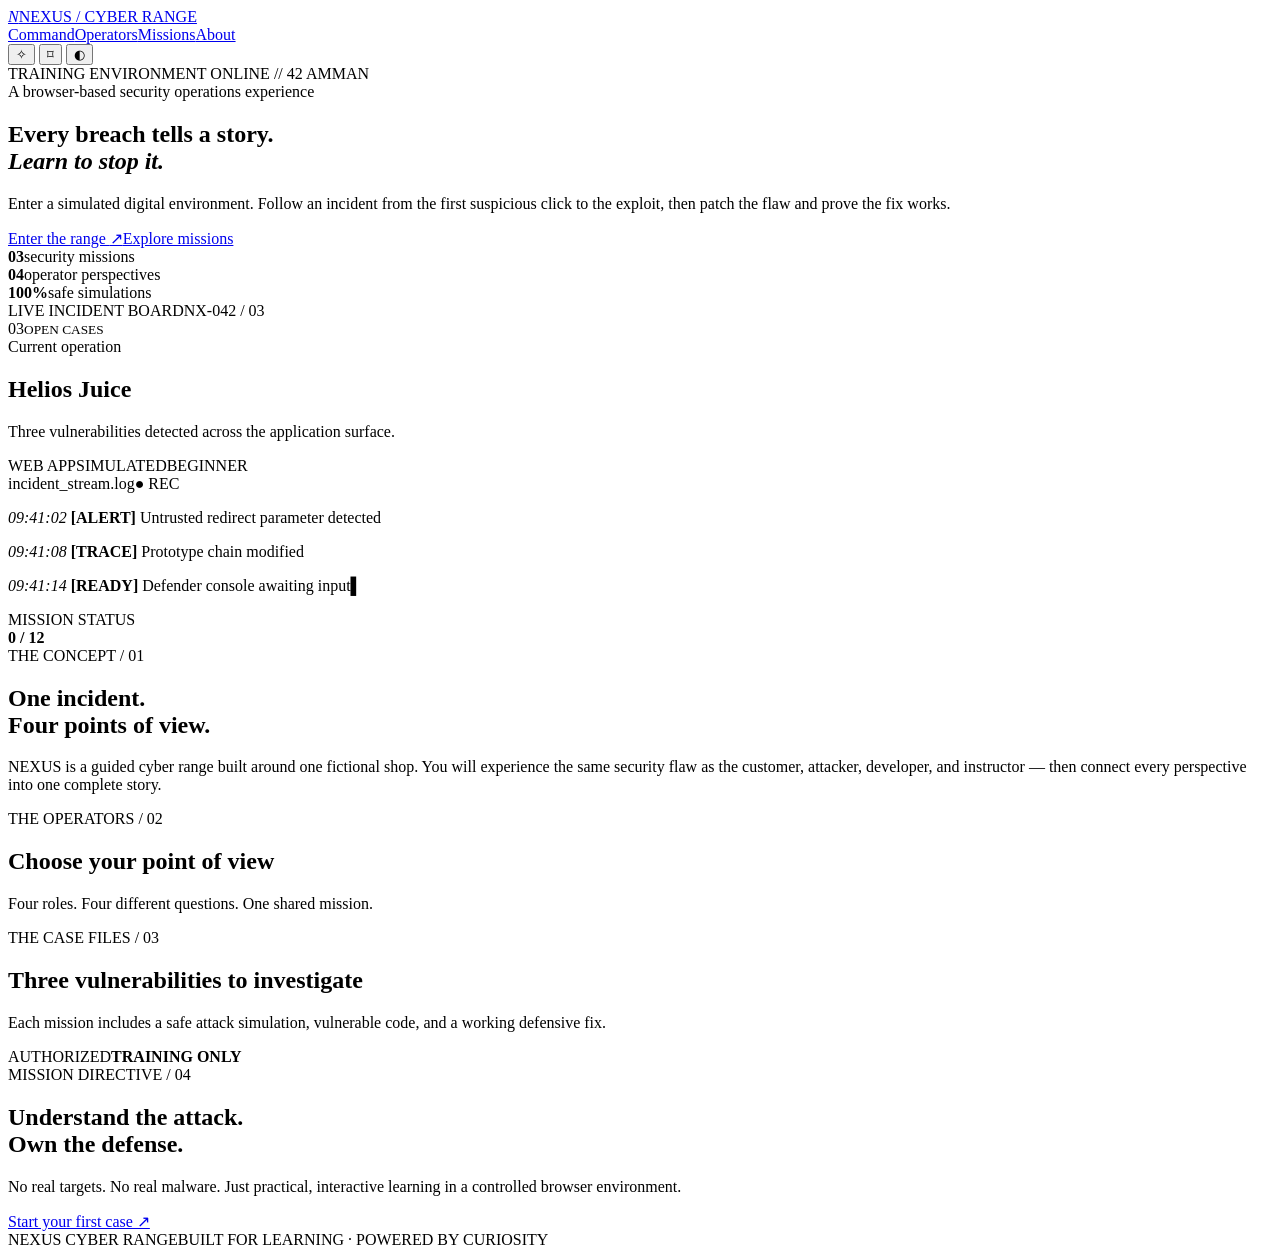
==== index.html @ 47535694 "Add files via upload" ====
<!doctype html>
<html lang="en">
<head>
<meta charset="UTF-8"><meta name="viewport" content="width=device-width, initial-scale=1">
<meta name="theme-color" content="#0a0b12">
<title>NEXUS — Cyber Range</title>
<link rel="preconnect" href="https://fonts.googleapis.com"><link rel="preconnect" href="https://fonts.gstatic.com" crossorigin>
<link href="https://fonts.googleapis.com/css2?family=DM+Mono:wght@400;500&family=Manrope:wght@400;500;600;700;800&display=swap" rel="stylesheet">
<link rel="stylesheet" href="css/styles.css">
</head>
<body>
<header class="hd"><div class="wrap">
 <a class="brand" href="#home" aria-label="Nexus home"><i class="im-logo">N</i><span>NEXUS<span class="brand-sub"> / CYBER RANGE</span></span></a>
 <nav class="nav" aria-label="Main navigation"><a href="#home">Command</a><a href="#characters">Operators</a><a href="#labs">Missions</a><a href="#team">About</a></nav>
 <div class="hud"><span id="lv"></span><div class="xpb"><i id="xpf"></i></div><span id="xpt"></span></div>
 <button class="ib" onclick="showBadges()" title="Achievements" aria-label="Achievements">✧</button>
 <button class="ib" onclick="showCert()" title="Certificate" aria-label="Certificate">⌑</button>
 <button class="ib" data-theme-toggle onclick="theme()" title="Switch theme" aria-label="Switch theme">◐</button>
</div></header>
<main>
<div id="home">
 <section class="hero nexus-hero"><div class="wrap hero-grid">
  <div class="hero-copy"><div class="status-line"><span class="pulse"></span> TRAINING ENVIRONMENT ONLINE <span class="mono">// 42 AMMAN</span></div>
   <span class="eyebrow">A browser-based security operations experience</span>
   <h1>Every breach tells a story.<br><em>Learn to stop it.</em></h1>
   <p class="l">Enter a simulated digital environment. Follow an incident from the first suspicious click to the exploit, then patch the flaw and prove the fix works.</p>
   <div class="cta"><a class="btn" href="#lab1-teacher">Enter the range <span>↗</span></a><a class="btn ghost" href="#labs">Explore missions</a></div>
   <div class="hero-metrics"><div><b>03</b><span>security missions</span></div><div><b>04</b><span>operator perspectives</span></div><div><b>100%</b><span>safe simulations</span></div></div>
  </div>
  <div class="command-card"><div class="cc-top"><span><i class="live-dot"></i> LIVE INCIDENT BOARD</span><span class="mono">NX-042 / 03</span></div>
   <div class="signal-grid"><div class="signal-ring"><div class="ring-inner"><span>03</span><small>OPEN CASES</small></div></div><div class="signal-info"><span class="eyebrow">Current operation</span><h2>Helios Juice</h2><p>Three vulnerabilities detected across the application surface.</p><div class="mini-tags"><span>WEB APP</span><span>SIMULATED</span><span>BEGINNER</span></div></div></div>
   <div class="terminal"><div class="terminal-head"><span>incident_stream.log</span><span>● REC</span></div><p><i>09:41:02</i> <b class="t-red">[ALERT]</b> Untrusted redirect parameter detected</p><p><i>09:41:08</i> <b class="t-violet">[TRACE]</b> Prototype chain modified</p><p><i>09:41:14</i> <b class="t-green">[READY]</b> Defender console awaiting input<span class="cursor">▌</span></p></div>
   <div class="cc-bottom"><span>MISSION STATUS</span><div class="cc-progress"><i></i></div><b>0 / 12</b></div>
  </div>
 </div></section>
 <section class="blk nexus-intro"><div class="wrap intro-grid"><div><span class="eyebrow">THE CONCEPT / 01</span><h2 class="sec">One incident.<br><span class="accent-text">Four points of view.</span></h2></div><p class="lead">NEXUS is a guided cyber range built around one fictional shop. You will experience the same security flaw as the customer, attacker, developer, and instructor — then connect every perspective into one complete story.</p></div></section>
 <section class="blk alt" id="characters"><div class="wrap"><div class="sech"><span class="eyebrow">THE OPERATORS / 02</span><h2 class="sec">Choose your point of view</h2><p class="lead">Four roles. Four different questions. One shared mission.</p></div><div class="chars" id="chars"></div></div></section>
 <section class="blk" id="labs"><div class="wrap"><div class="sech mission-heading"><div><span class="eyebrow">THE CASE FILES / 03</span><h2 class="sec">Three vulnerabilities to investigate</h2><p class="lead">Each mission includes a safe attack simulation, vulnerable code, and a working defensive fix.</p></div><div class="mission-stamp"><span>AUTHORIZED</span><b>TRAINING ONLY</b></div></div><div class="labs" id="labcards"></div></div></section>
 <section class="team nexus-team" id="team"><div class="wrap team-inner"><span class="eyebrow">MISSION DIRECTIVE / 04</span><h2 class="sec">Understand the attack.<br><span class="accent-text">Own the defense.</span></h2><p class="lead">No real targets. No real malware. Just practical, interactive learning in a controlled browser environment.</p><a class="btn" href="#lab1-teacher">Start your first case ↗</a><div class="team-signature"><span>NEXUS CYBER RANGE</span><span>BUILT FOR LEARNING · POWERED BY CURIOSITY</span></div></div></section>
</div>
<div id="lab" class="wrap" hidden></div>
</main>
<div class="toasts" id="toasts" aria-live="polite"></div><div class="bd" id="bd"><div class="modal" id="md"></div></div>
<script src="js/app.js" defer></script>
</body></html>
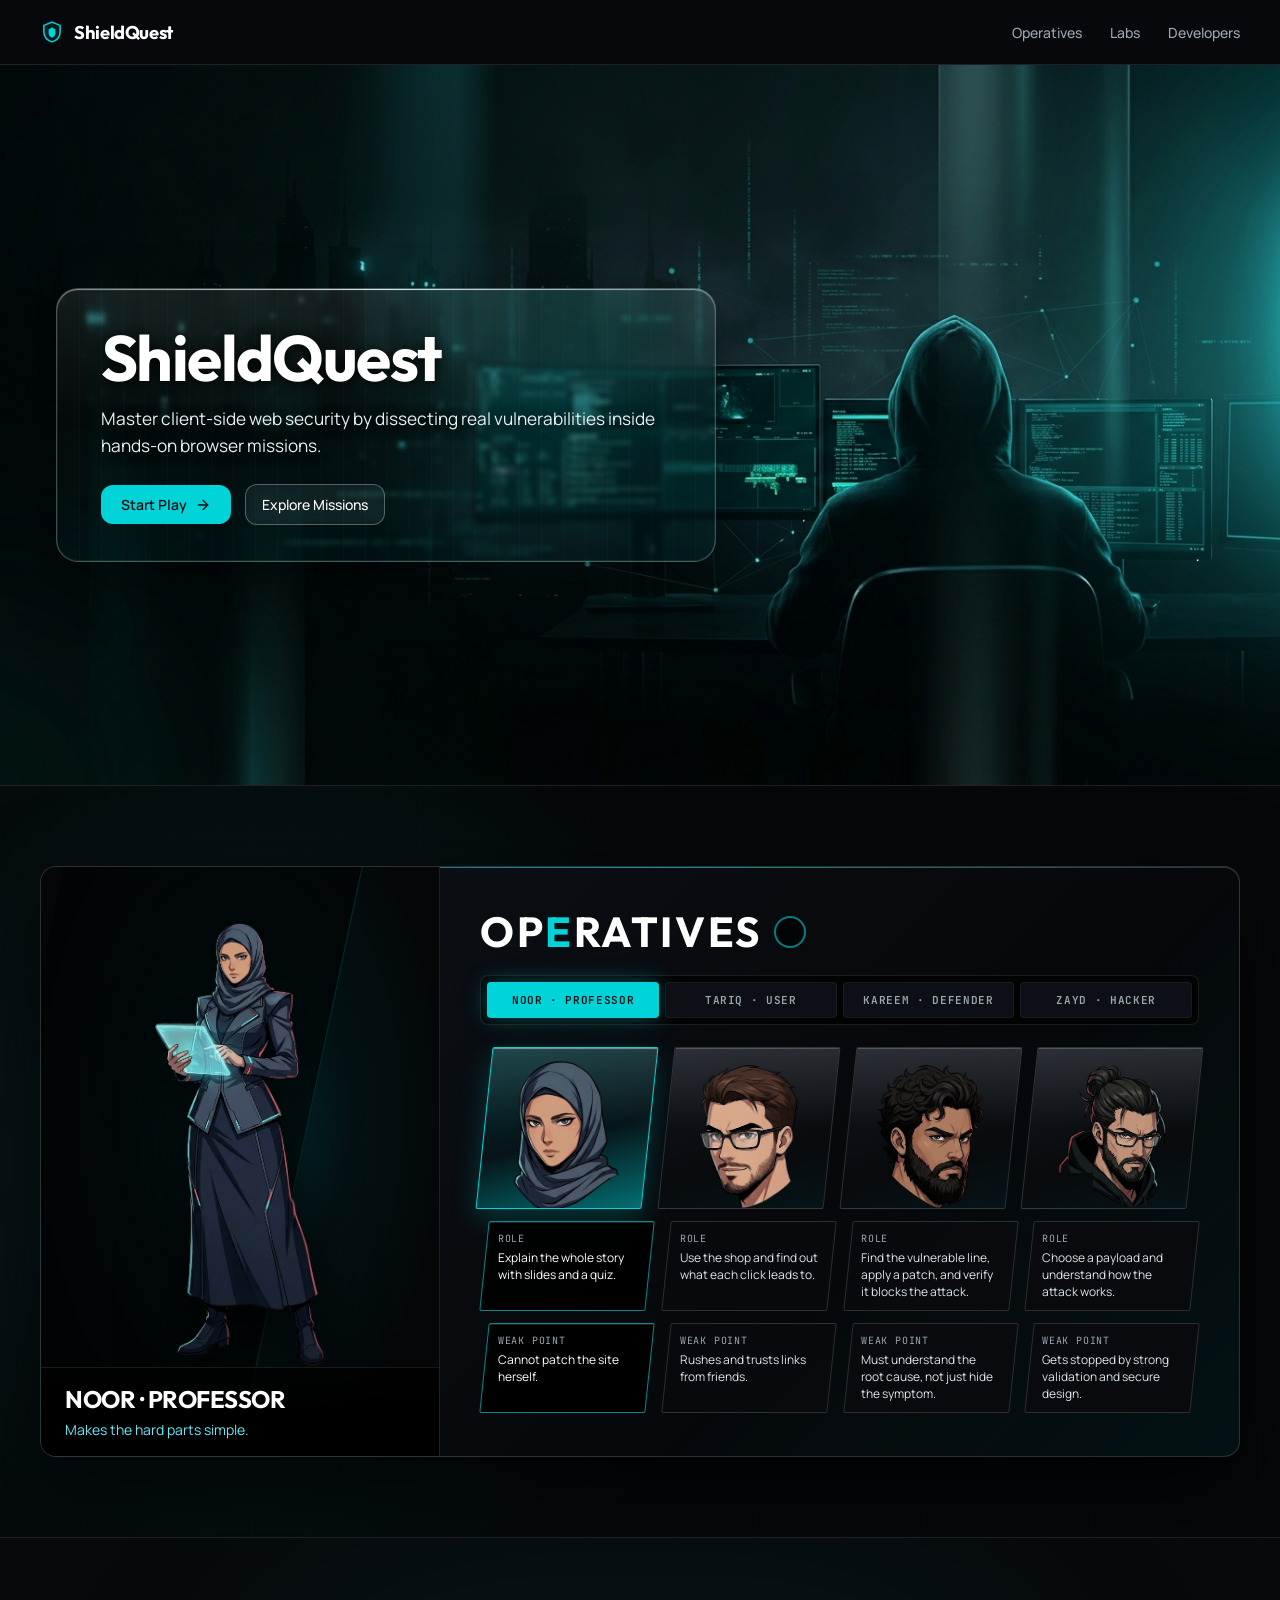
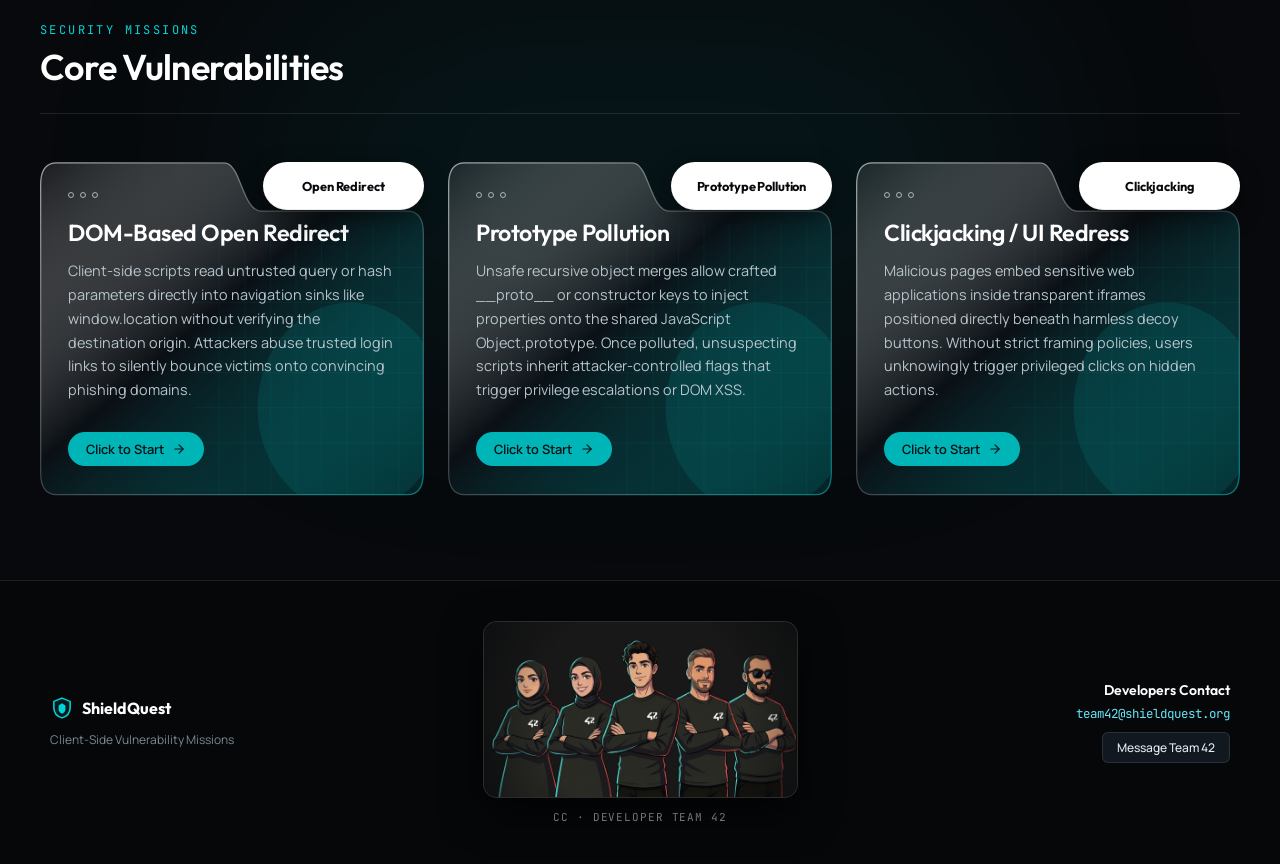
==== commit 6742477c: "Complete" ====
--- a/index.html
+++ b/index.html
@@ -1,45 +1,357 @@
 <!doctype html>
-<html lang="en">
-<head>
-<meta charset="UTF-8"><meta name="viewport" content="width=device-width, initial-scale=1">
-<meta name="theme-color" content="#0a0b12">
-<title>NEXUS — Cyber Range</title>
-<link rel="preconnect" href="https://fonts.googleapis.com"><link rel="preconnect" href="https://fonts.gstatic.com" crossorigin>
-<link href="https://fonts.googleapis.com/css2?family=DM+Mono:wght@400;500&family=Manrope:wght@400;500;600;700;800&display=swap" rel="stylesheet">
-<link rel="stylesheet" href="css/styles.css">
-</head>
-<body>
-<header class="hd"><div class="wrap">
- <a class="brand" href="#home" aria-label="Nexus home"><i class="im-logo">N</i><span>NEXUS<span class="brand-sub"> / CYBER RANGE</span></span></a>
- <nav class="nav" aria-label="Main navigation"><a href="#home">Command</a><a href="#characters">Operators</a><a href="#labs">Missions</a><a href="#team">About</a></nav>
- <div class="hud"><span id="lv"></span><div class="xpb"><i id="xpf"></i></div><span id="xpt"></span></div>
- <button class="ib" onclick="showBadges()" title="Achievements" aria-label="Achievements">✧</button>
- <button class="ib" onclick="showCert()" title="Certificate" aria-label="Certificate">⌑</button>
- <button class="ib" data-theme-toggle onclick="theme()" title="Switch theme" aria-label="Switch theme">◐</button>
-</div></header>
-<main>
-<div id="home">
- <section class="hero nexus-hero"><div class="wrap hero-grid">
-  <div class="hero-copy"><div class="status-line"><span class="pulse"></span> TRAINING ENVIRONMENT ONLINE <span class="mono">// 42 AMMAN</span></div>
-   <span class="eyebrow">A browser-based security operations experience</span>
-   <h1>Every breach tells a story.<br><em>Learn to stop it.</em></h1>
-   <p class="l">Enter a simulated digital environment. Follow an incident from the first suspicious click to the exploit, then patch the flaw and prove the fix works.</p>
-   <div class="cta"><a class="btn" href="#lab1-teacher">Enter the range <span>↗</span></a><a class="btn ghost" href="#labs">Explore missions</a></div>
-   <div class="hero-metrics"><div><b>03</b><span>security missions</span></div><div><b>04</b><span>operator perspectives</span></div><div><b>100%</b><span>safe simulations</span></div></div>
-  </div>
-  <div class="command-card"><div class="cc-top"><span><i class="live-dot"></i> LIVE INCIDENT BOARD</span><span class="mono">NX-042 / 03</span></div>
-   <div class="signal-grid"><div class="signal-ring"><div class="ring-inner"><span>03</span><small>OPEN CASES</small></div></div><div class="signal-info"><span class="eyebrow">Current operation</span><h2>Helios Juice</h2><p>Three vulnerabilities detected across the application surface.</p><div class="mini-tags"><span>WEB APP</span><span>SIMULATED</span><span>BEGINNER</span></div></div></div>
-   <div class="terminal"><div class="terminal-head"><span>incident_stream.log</span><span>● REC</span></div><p><i>09:41:02</i> <b class="t-red">[ALERT]</b> Untrusted redirect parameter detected</p><p><i>09:41:08</i> <b class="t-violet">[TRACE]</b> Prototype chain modified</p><p><i>09:41:14</i> <b class="t-green">[READY]</b> Defender console awaiting input<span class="cursor">▌</span></p></div>
-   <div class="cc-bottom"><span>MISSION STATUS</span><div class="cc-progress"><i></i></div><b>0 / 12</b></div>
-  </div>
- </div></section>
- <section class="blk nexus-intro"><div class="wrap intro-grid"><div><span class="eyebrow">THE CONCEPT / 01</span><h2 class="sec">One incident.<br><span class="accent-text">Four points of view.</span></h2></div><p class="lead">NEXUS is a guided cyber range built around one fictional shop. You will experience the same security flaw as the customer, attacker, developer, and instructor — then connect every perspective into one complete story.</p></div></section>
- <section class="blk alt" id="characters"><div class="wrap"><div class="sech"><span class="eyebrow">THE OPERATORS / 02</span><h2 class="sec">Choose your point of view</h2><p class="lead">Four roles. Four different questions. One shared mission.</p></div><div class="chars" id="chars"></div></div></section>
- <section class="blk" id="labs"><div class="wrap"><div class="sech mission-heading"><div><span class="eyebrow">THE CASE FILES / 03</span><h2 class="sec">Three vulnerabilities to investigate</h2><p class="lead">Each mission includes a safe attack simulation, vulnerable code, and a working defensive fix.</p></div><div class="mission-stamp"><span>AUTHORIZED</span><b>TRAINING ONLY</b></div></div><div class="labs" id="labcards"></div></div></section>
- <section class="team nexus-team" id="team"><div class="wrap team-inner"><span class="eyebrow">MISSION DIRECTIVE / 04</span><h2 class="sec">Understand the attack.<br><span class="accent-text">Own the defense.</span></h2><p class="lead">No real targets. No real malware. Just practical, interactive learning in a controlled browser environment.</p><a class="btn" href="#lab1-teacher">Start your first case ↗</a><div class="team-signature"><span>NEXUS CYBER RANGE</span><span>BUILT FOR LEARNING · POWERED BY CURIOSITY</span></div></div></section>
-</div>
-<div id="lab" class="wrap" hidden></div>
-</main>
-<div class="toasts" id="toasts" aria-live="polite"></div><div class="bd" id="bd"><div class="modal" id="md"></div></div>
-<script src="js/app.js" defer></script>
-</body></html>+<html lang="en" class="dark">
+  <head>
+    <meta charset="UTF-8" />
+    <meta name="viewport" content="width=device-width, initial-scale=1.0" />
+    <title>ShieldQuest — Client-Side Cyber-Security Missions</title>
+    <meta
+      name="description"
+      content="Master client-side security by dissecting DOM-based open redirects, prototype pollution, and clickjacking inside interactive browser missions."
+    />
+    <meta property="og:title" content="ShieldQuest — Client-Side Cyber-Security Missions" />
+    <meta
+      property="og:description"
+      content="Master client-side security by dissecting DOM-based open redirects, prototype pollution, and clickjacking inside interactive browser missions."
+    />
+    <meta property="og:type" content="website" />
+    <meta name="twitter:card" content="summary_large_image" />
+    <link rel="preconnect" href="https://fonts.googleapis.com" />
+    <link rel="preconnect" href="https://fonts.gstatic.com" crossorigin />
+    <link
+      href="https://fonts.googleapis.com/css2?family=JetBrains+Mono:wght@400;500;600&family=Manrope:wght@400;500;600;700&family=Outfit:wght@500;600;700&display=swap"
+      rel="stylesheet"
+    />
+    <link rel="stylesheet" href="./styles.css" />
+  </head>
+  <body>
+    <div class="site-shell">
+      <!-- Two-Zone Minimal Top Bar (No Start Play button) -->
+      <header class="site-header">
+        <div class="header-inner">
+          <a href="#top" class="brand-link">
+            <svg
+              class="brand-logo"
+              viewBox="0 0 28 28"
+              fill="none"
+              xmlns="http://www.w3.org/2000/svg"
+              aria-hidden="true"
+            >
+              <path
+                d="M14 2.5L23.5 6.3V13.6C23.5 19.3 19.4 23.7 14 25.5C8.6 23.7 4.5 19.3 4.5 13.6V6.3L14 2.5Z"
+                stroke="#00D4D8"
+                stroke-width="1.8"
+                fill="rgba(0, 212, 216, 0.1)"
+              />
+              <path
+                d="M14 8.5L18 11.2V15.4C18 17.9 16.3 19.8 14 20.6C11.7 19.8 10 17.9 10 15.4V11.2L14 8.5Z"
+                fill="#00D4D8"
+              />
+            </svg>
+            <span>ShieldQuest</span>
+          </a>
+
+          <nav class="main-nav main-nav-visible" aria-label="Primary navigation">
+            <a href="#operatives" class="nav-link">Operatives</a>
+            <a href="#vulnerabilities" class="nav-link">Labs</a>
+            <a href="#developers" class="nav-link">Developers</a>
+          </nav>
+        </div>
+      </header>
+
+      <main id="top" class="site-main">
+        <!-- Section 1: 16:9 Hero Illustration + Full-Frame Glossy Glass Box -->
+        <section id="hero-artwork" class="hero-section">
+          <div class="hero-container">
+            <div class="hero-stage">
+              <img
+                id="hero-image"
+                src="./assets/images/hero_dark_hacker_minimal_1795131479061.jpg"
+                alt="16:9 dark minimal cybersecurity hero scene with a very faded night city, a seated man in a hoodie with his back to the camera at glowing hacking monitors, code and data lines, network dots, one-directional neon teal light, and vertical gradient Gaussian blur streaks"
+                referrerpolicy="no-referrer"
+                class="hero-img"
+              />
+
+              <div id="hero-fallback" class="hero-fallback" hidden>
+                <svg
+                  class="hero-fallback-icon"
+                  viewBox="0 0 24 24"
+                  fill="none"
+                  stroke="currentColor"
+                  stroke-width="2"
+                  stroke-linecap="round"
+                  stroke-linejoin="round"
+                  aria-hidden="true"
+                >
+                  <path d="M20 13c0 5-3.5 7.5-7.66 8.95a1 1 0 0 1-.67-.01C7.5 20.5 4 18 4 13V6a1 1 0 0 1 1-1c2 0 4.5-1.2 6.24-2.72a1.17 1.17 0 0 1 1.52 0C14.51 3.81 17 5 19 5a1 1 0 0 1 1 1z" />
+                </svg>
+                <p class="hero-fallback-title">Hero Illustration Unavailable</p>
+                <p class="hero-fallback-text">
+                  The 16:9 illustration asset could not be loaded in this viewport.
+                </p>
+              </div>
+
+              <!-- Transparent Glossy Glass Box covering nearly the full image, left-aligned -->
+              <div id="hero-overlay" class="hero-overlay hero-overlay-full">
+                <div class="glossy-hero-box glossy-hero-box-full">
+                  <div class="glossy-ribs" aria-hidden="true"></div>
+                  <div class="glossy-top-specular" aria-hidden="true"></div>
+                  <div class="glossy-teal-wash" aria-hidden="true"></div>
+
+                  <div class="glossy-hero-content glossy-hero-content-left">
+                    <div class="hero-box-headline">
+                      <h1 class="hero-brand-title">ShieldQuest</h1>
+                      <p class="hero-brand-summary">
+                        Master client-side web security by dissecting real vulnerabilities inside
+                        hands-on browser missions.
+                      </p>
+                    </div>
+
+                    <div class="hero-actions">
+                      <a href="./lab1.html" class="btn-primary btn-hero">
+                        <span>Start Play</span>
+                        <svg
+                          class="icon-16"
+                          viewBox="0 0 24 24"
+                          fill="none"
+                          stroke="currentColor"
+                          stroke-width="2"
+                          stroke-linecap="round"
+                          stroke-linejoin="round"
+                          aria-hidden="true"
+                        >
+                          <path d="M5 12h14" />
+                          <path d="m12 5 7 7-7 7" />
+                        </svg>
+                      </a>
+                      <a href="#vulnerabilities" class="btn-glass">Explore Missions</a>
+                    </div>
+                  </div>
+                </div>
+              </div>
+            </div>
+          </div>
+        </section>
+
+        <!-- Section 2: Minimal Operatives Character Roster -->
+        <section id="operatives" class="operatives-section">
+          <div class="operatives-ambient" aria-hidden="true"></div>
+          <div class="operatives-gridlines" aria-hidden="true"></div>
+
+          <div class="section-container">
+            <div class="operatives-frame">
+              <div class="frame-top-specular" aria-hidden="true"></div>
+
+              <div class="operatives-layout">
+                <!-- Left Featured Full-Body Operative Stage -->
+                <div class="operative-stage">
+                  <div class="operative-stage-glow" aria-hidden="true"></div>
+                  <div class="operative-stage-slash" aria-hidden="true"></div>
+
+                  <div class="operative-full-wrap">
+                    <img
+                      id="active-op-full-img"
+                      src="./assets/images/chars/mentor_full.png"
+                      alt="Noor · Professor"
+                      referrerpolicy="no-referrer"
+                      class="operative-full-img"
+                    />
+                  </div>
+
+                  <div class="operative-nameplate">
+                    <div class="operative-nameplate-row">
+                      <h3 id="active-op-name">Noor · Professor</h3>
+                    </div>
+                    <p id="active-op-role" class="operative-role-text">
+                      Makes the hard parts simple.
+                    </p>
+                  </div>
+                </div>
+
+                <!-- Right Panel: Title, Tabs, 4 Slanted Portrait Cards + Role & Weak Point -->
+                <div class="operatives-roster-panel operatives-roster-panel-minimal">
+                  <div class="roster-header">
+                    <div>
+                      <div class="roster-title-row">
+                        <h2 class="roster-title">
+                          OP<span class="accent-letter">E</span>RATIVES
+                        </h2>
+                        <span class="roster-ring" aria-hidden="true"></span>
+                      </div>
+                    </div>
+                  </div>
+
+                  <div
+                    id="operative-tabs"
+                    class="operative-tabs"
+                    role="tablist"
+                    aria-label="Select operative specialist"
+                  ></div>
+
+                  <div id="operative-cards" class="operative-cards-grid"></div>
+                </div>
+              </div>
+            </div>
+          </div>
+        </section>
+
+        <!-- Section 3: Vulnerabilities File-Folder Glossy Cards (3 Missions Only) -->
+        <section id="vulnerabilities" class="vulnerabilities-section">
+          <div class="vuln-ambient-glow" aria-hidden="true"></div>
+
+          <div class="section-container-narrow">
+            <div class="vuln-header vuln-header-minimal">
+              <div class="vuln-header-copy">
+                <p class="eyebrow">Security Missions</p>
+                <h2 class="section-heading">Core Vulnerabilities</h2>
+              </div>
+            </div>
+
+            <div id="vuln-cards-grid" class="vuln-grid"></div>
+          </div>
+        </section>
+      </main>
+
+      <!-- Section 4: Footer with Larger Centered Developer Team CC Photo & Contact -->
+      <footer id="developers" class="site-footer">
+        <div class="footer-inner">
+          <div class="footer-brand">
+            <div class="footer-brand-row">
+              <svg
+                class="brand-logo"
+                viewBox="0 0 28 28"
+                fill="none"
+                xmlns="http://www.w3.org/2000/svg"
+                aria-hidden="true"
+              >
+                <path
+                  d="M14 2.5L23.5 6.3V13.6C23.5 19.3 19.4 23.7 14 25.5C8.6 23.7 4.5 19.3 4.5 13.6V6.3L14 2.5Z"
+                  stroke="#00D4D8"
+                  stroke-width="1.8"
+                  fill="rgba(0, 212, 216, 0.1)"
+                />
+                <path
+                  d="M14 8.5L18 11.2V15.4C18 17.9 16.3 19.8 14 20.6C11.7 19.8 10 17.9 10 15.4V11.2L14 8.5Z"
+                  fill="#00D4D8"
+                />
+              </svg>
+              <span class="footer-brand-name">ShieldQuest</span>
+            </div>
+            <p class="footer-brand-sub">Client-Side Vulnerability Missions</p>
+          </div>
+
+          <div class="footer-team-center">
+            <div class="footer-team-frame footer-team-frame-lg">
+              <img
+                src="./assets/images/team_cc.jpg"
+                alt="Developer Team 42 — CC"
+                referrerpolicy="no-referrer"
+                class="footer-team-img"
+              />
+              <div class="footer-team-vignette" aria-hidden="true"></div>
+            </div>
+            <p class="footer-team-caption">CC · developer Team 42</p>
+          </div>
+
+          <div class="footer-contact">
+            <p class="footer-contact-title">Developers Contact</p>
+            <a href="mailto:team42@shieldquest.org" class="footer-contact-email">
+              team42@shieldquest.org
+            </a>
+            <button type="button" id="contact-designers-btn" class="btn-subtle footer-contact-btn">
+              Message Team 42
+            </button>
+          </div>
+        </div>
+      </footer>
+    </div>
+
+    <!-- Developers Contact Modal -->
+    <div
+      id="contact-modal"
+      class="modal-backdrop"
+      role="dialog"
+      aria-modal="true"
+      aria-labelledby="contact-modal-title"
+      hidden
+    >
+      <div class="modal-card modal-card-md">
+        <div class="modal-header modal-header-compact">
+          <div>
+            <p class="modal-eyebrow">Developer Team 42</p>
+            <h3 id="contact-modal-title" class="modal-title-md">Contact the Developers</h3>
+          </div>
+          <button
+            type="button"
+            id="contact-close-btn"
+            class="modal-close-btn"
+            aria-label="Close developers contact dialog"
+          >
+            <svg
+              class="icon-16"
+              viewBox="0 0 24 24"
+              fill="none"
+              stroke="currentColor"
+              stroke-width="2"
+              stroke-linecap="round"
+              stroke-linejoin="round"
+              aria-hidden="true"
+            >
+              <path d="M18 6 6 18" />
+              <path d="m6 6 12 12" />
+            </svg>
+          </button>
+        </div>
+
+        <form id="contact-form" class="enroll-form" novalidate>
+          <div class="form-field">
+            <label for="contact-email">Your Email</label>
+            <input
+              id="contact-email"
+              type="email"
+              placeholder="you@domain.org"
+              autocomplete="email"
+            />
+          </div>
+
+          <div class="form-field">
+            <label for="contact-message">Message</label>
+            <textarea
+              id="contact-message"
+              rows="3"
+              placeholder="Feedback, mission ideas, or collaboration inquiry..."
+            ></textarea>
+          </div>
+
+          <p id="contact-error" class="form-error" hidden></p>
+
+          <div class="modal-footer modal-footer-plain">
+            <button type="button" id="contact-cancel-btn" class="btn-ghost">Cancel</button>
+            <button type="submit" class="btn-primary btn-sm">Send Message</button>
+          </div>
+        </form>
+
+        <div id="contact-success" class="enroll-success" hidden>
+          <div class="enroll-success-badge">
+            <svg
+              class="icon-16"
+              viewBox="0 0 24 24"
+              fill="none"
+              stroke="currentColor"
+              stroke-width="2"
+              stroke-linecap="round"
+              stroke-linejoin="round"
+              aria-hidden="true"
+            >
+              <path d="M20 6 9 17l-5-5" />
+            </svg>
+            <span>Message Prepared</span>
+          </div>
+          <p id="contact-success-copy" class="enroll-success-copy"></p>
+          <button type="button" id="contact-done-btn" class="btn-primary btn-full">Done</button>
+        </div>
+      </div>
+    </div>
+
+    <script defer src="./app.js"></script>
+  </body>
+</html>
--- a/styles.css
+++ b/styles.css
@@ -0,0 +1,3809 @@
+:root {
+  --font-display: 'Outfit', system-ui, sans-serif;
+  --font-body: 'Manrope', system-ui, sans-serif;
+  --font-mono: 'JetBrains Mono', monospace;
+  --bg-canvas: #07090c;
+  --bg-deep: #050709;
+  --bg-surface: #0b0f14;
+  --text-main: #e6edf0;
+  --text-muted: #9ba7b0;
+  --teal: #00b5b8;
+  --teal-bright: #00d4d8;
+  --teal-glow: #67e8f9;
+  --border-subtle: rgba(255, 255, 255, 0.1);
+}
+
+*,
+*::before,
+*::after {
+  box-sizing: border-box;
+}
+
+html {
+  font-family: var(--font-body);
+  background-color: var(--bg-canvas);
+  color: var(--text-main);
+  scroll-behavior: smooth;
+}
+
+body {
+  margin: 0;
+  background-color: var(--bg-canvas);
+  color: var(--text-main);
+  -webkit-font-smoothing: antialiased;
+  -moz-osx-font-smoothing: grayscale;
+}
+
+::selection {
+  background: rgba(0, 181, 184, 0.3);
+  color: #ffffff;
+}
+
+h1,
+h2,
+h3,
+p {
+  margin: 0;
+}
+
+button,
+input,
+select {
+  font-family: inherit;
+}
+
+a {
+  color: inherit;
+  text-decoration: none;
+}
+
+.icon-14 {
+  width: 14px;
+  height: 14px;
+  flex-shrink: 0;
+}
+
+.icon-16 {
+  width: 16px;
+  height: 16px;
+  flex-shrink: 0;
+}
+
+.site-shell {
+  min-height: 100vh;
+  display: flex;
+  flex-direction: column;
+  background-color: var(--bg-canvas);
+}
+
+.site-main {
+  flex: 1;
+}
+
+/* ==========================================================================
+   THREE-ZONE TOP BAR
+   ========================================================================== */
+.site-header {
+  position: sticky;
+  top: 0;
+  z-index: 30;
+  width: 100%;
+  border-bottom: 1px solid var(--border-subtle);
+  background-color: rgba(7, 9, 12, 0.95);
+  backdrop-filter: blur(8px);
+}
+
+.header-inner {
+  max-width: 1440px;
+  margin: 0 auto;
+  padding: 0 16px;
+  height: 64px;
+  display: flex;
+  align-items: center;
+  justify-content: space-between;
+  gap: 16px;
+}
+
+.brand-link {
+  display: inline-flex;
+  align-items: center;
+  gap: 10px;
+  font-family: var(--font-display);
+  font-size: 1.15rem;
+  font-weight: 700;
+  letter-spacing: -0.02em;
+  color: #ffffff;
+  white-space: nowrap;
+  flex-shrink: 0;
+}
+
+.brand-logo {
+  width: 24px;
+  height: 24px;
+  flex-shrink: 0;
+}
+
+.main-nav {
+  display: flex;
+  align-items: center;
+  gap: 14px;
+  font-size: 0.85rem;
+  font-weight: 500;
+  color: var(--text-muted);
+}
+
+.main-nav-visible {
+  display: flex;
+}
+
+.nav-link {
+  white-space: nowrap;
+  flex-shrink: 0;
+  transition: color 0.18s ease;
+}
+
+.nav-link:hover,
+.nav-link.is-active {
+  color: var(--teal-bright);
+}
+
+.header-cta-wrap {
+  display: flex;
+  align-items: center;
+  flex-shrink: 0;
+}
+
+/* ==========================================================================
+   SHARED BUTTONS
+   ========================================================================== */
+.btn-primary {
+  display: inline-flex;
+  align-items: center;
+  justify-content: center;
+  gap: 8px;
+  border: none;
+  border-radius: 6px;
+  background-color: var(--teal);
+  color: #051012;
+  font-weight: 600;
+  white-space: nowrap;
+  flex-shrink: 0;
+  cursor: pointer;
+  transition: background-color 0.18s ease, transform 0.18s ease;
+}
+
+.btn-primary:hover {
+  background-color: #19c9cc;
+}
+
+.btn-primary:focus-visible {
+  outline: 2px solid var(--teal-bright);
+  outline-offset: 2px;
+}
+
+.btn-sm {
+  padding: 8px 16px;
+  font-size: 0.875rem;
+}
+
+.btn-xs {
+  padding: 6px 14px;
+  font-size: 0.75rem;
+  font-weight: 500;
+}
+
+.btn-hero {
+  padding: 10px 20px;
+  font-size: 0.875rem;
+  border-radius: 12px;
+  background-color: var(--teal-bright);
+}
+
+.btn-hero:hover {
+  background-color: #33e5e8;
+}
+
+.btn-track {
+  padding: 10px 16px;
+  font-size: 0.75rem;
+  border-radius: 8px;
+  background-color: var(--teal-bright);
+}
+
+.btn-track:hover {
+  background-color: #2ce6ea;
+}
+
+.btn-full {
+  width: 100%;
+  padding: 10px 16px;
+  font-size: 0.875rem;
+  margin-top: 24px;
+}
+
+.btn-glass {
+  display: inline-flex;
+  align-items: center;
+  padding: 10px 16px;
+  font-size: 0.875rem;
+  font-weight: 500;
+  color: #ffffff;
+  border: 1px solid rgba(255, 255, 255, 0.3);
+  border-radius: 12px;
+  background-color: rgba(255, 255, 255, 0.05);
+  backdrop-filter: blur(4px);
+  white-space: nowrap;
+  flex-shrink: 0;
+  transition: border-color 0.18s ease, background-color 0.18s ease;
+}
+
+.btn-glass:hover {
+  border-color: rgba(255, 255, 255, 0.55);
+  background-color: rgba(255, 255, 255, 0.09);
+}
+
+.btn-subtle {
+  display: inline-flex;
+  align-items: center;
+  gap: 8px;
+  padding: 6px 14px;
+  font-size: 0.75rem;
+  font-weight: 500;
+  color: var(--text-main);
+  background-color: #121820;
+  border: 1px solid var(--border-subtle);
+  border-radius: 6px;
+  white-space: nowrap;
+  flex-shrink: 0;
+  cursor: pointer;
+  transition: background-color 0.18s ease;
+}
+
+.btn-subtle:hover {
+  background-color: #18212b;
+}
+
+.btn-ghost {
+  padding: 8px 16px;
+  font-size: 0.75rem;
+  font-weight: 500;
+  color: var(--text-muted);
+  background: transparent;
+  border: none;
+  cursor: pointer;
+  transition: color 0.18s ease;
+}
+
+.btn-ghost:hover {
+  color: #ffffff;
+}
+
+/* ==========================================================================
+   SECTION 1: 16:9 HERO + GLOSSY VERTICAL GRADIENT BOX
+   ========================================================================== */
+.hero-section {
+  width: 100%;
+  background-color: var(--bg-deep);
+  border-bottom: 1px solid var(--border-subtle);
+}
+
+.hero-container {
+  max-width: 1440px;
+  margin: 0 auto;
+  position: relative;
+}
+
+.hero-stage {
+  position: relative;
+  width: 100%;
+  min-height: 295px;
+  aspect-ratio: 16 / 9;
+  overflow: hidden;
+  background-color: #080b0e;
+}
+
+.hero-img {
+  width: 100%;
+  height: 100%;
+  object-fit: cover;
+  object-position: center;
+  display: block;
+  user-select: none;
+}
+
+.hero-fallback {
+  width: 100%;
+  height: 100%;
+  display: flex;
+  flex-direction: column;
+  align-items: center;
+  justify-content: center;
+  background: linear-gradient(135deg, #07090c, #0b1619, #06080a);
+  padding: 32px;
+  text-align: center;
+}
+
+.hero-fallback[hidden] {
+  display: none;
+}
+
+.hero-fallback-icon {
+  width: 40px;
+  height: 40px;
+  color: var(--teal);
+  margin-bottom: 12px;
+}
+
+.hero-fallback-title {
+  font-family: var(--font-display);
+  font-size: 1.125rem;
+  font-weight: 500;
+  color: #ffffff;
+}
+
+.hero-fallback-text {
+  font-size: 0.875rem;
+  color: var(--text-muted);
+  margin-top: 4px;
+  max-width: 420px;
+}
+
+.hero-overlay {
+  position: absolute;
+  inset: 0;
+  display: flex;
+  align-items: center;
+  justify-content: center;
+  padding: 16px;
+}
+
+.hero-overlay[hidden] {
+  display: none;
+}
+
+.glossy-hero-box {
+  position: relative;
+  width: 100%;
+  max-width: 820px;
+  border-radius: 24px;
+  border: 1px solid rgba(255, 255, 255, 0.25);
+  background: linear-gradient(
+    180deg,
+    rgba(255, 255, 255, 0.08) 0%,
+    rgba(255, 255, 255, 0.015) 48%,
+    rgba(0, 212, 216, 0.045) 100%
+  );
+  backdrop-filter: blur(2.5px);
+  box-shadow:
+    inset 0 1px 1px rgba(255, 255, 255, 0.48),
+    inset 0 -1px 1px rgba(0, 212, 216, 0.16),
+    0 20px 60px rgba(0, 0, 0, 0.45);
+  overflow: hidden;
+  padding: 24px;
+}
+
+.glossy-ribs {
+  pointer-events: none;
+  position: absolute;
+  inset: 0;
+  opacity: 0.6;
+  background: repeating-linear-gradient(
+    90deg,
+    rgba(255, 255, 255, 0.035) 0px,
+    rgba(255, 255, 255, 0.035) 1px,
+    transparent 1px,
+    transparent 22px
+  );
+}
+
+.glossy-top-specular {
+  pointer-events: none;
+  position: absolute;
+  left: 0;
+  right: 0;
+  top: 0;
+  height: 1px;
+  background: linear-gradient(90deg, transparent, rgba(255, 255, 255, 0.75), transparent);
+}
+
+.glossy-teal-wash {
+  pointer-events: none;
+  position: absolute;
+  top: -96px;
+  right: 32px;
+  width: 224px;
+  height: 288px;
+  border-radius: 9999px;
+  background: rgba(0, 229, 232, 0.1);
+  filter: blur(48px);
+}
+
+.glossy-hero-content {
+  position: relative;
+  z-index: 10;
+  display: flex;
+  flex-direction: column;
+  gap: 20px;
+  text-shadow: 0 2px 14px rgba(0, 0, 0, 0.95);
+}
+
+.hero-box-top {
+  display: flex;
+  flex-wrap: wrap;
+  align-items: baseline;
+  justify-content: space-between;
+  gap: 8px;
+  border-bottom: 1px solid rgba(255, 255, 255, 0.2);
+  padding-bottom: 14px;
+}
+
+.hero-box-brand {
+  font-family: var(--font-display);
+  font-size: 0.95rem;
+  font-weight: 600;
+  letter-spacing: -0.01em;
+  color: #ffffff;
+}
+
+.hero-box-tag {
+  font-family: var(--font-mono);
+  font-size: 0.75rem;
+  color: var(--teal-glow);
+  font-variant-numeric: tabular-nums;
+}
+
+.hero-overlay-full {
+  padding: 20px 24px;
+  align-items: center;
+  justify-content: flex-start;
+}
+
+.glossy-hero-box-full {
+  max-width: 580px;
+  width: 100%;
+  height: auto;
+  display: flex;
+  align-items: center;
+  justify-content: flex-start;
+  border-radius: 20px;
+  padding: 22px 26px;
+}
+
+.glossy-hero-content-left {
+  align-items: flex-start;
+  text-align: left;
+  gap: 22px;
+  max-width: 640px;
+}
+
+.hero-box-headline h1 {
+  font-family: var(--font-display);
+  font-size: clamp(2.25rem, 5vw, 4.35rem);
+  font-weight: 700;
+  line-height: 1.03;
+  letter-spacing: -0.025em;
+  color: #ffffff;
+  text-wrap: balance;
+}
+
+.hero-brand-summary {
+  margin-top: 14px;
+  font-size: clamp(0.95rem, 1.35vw, 1.125rem);
+  line-height: 1.6;
+  color: #e6eff3;
+  max-width: 52ch;
+}
+
+.hero-metrics {
+  display: grid;
+  grid-template-columns: repeat(3, minmax(0, 1fr));
+  gap: 16px;
+  padding-top: 14px;
+  border-top: 1px solid rgba(255, 255, 255, 0.2);
+}
+
+.hero-metric-val {
+  font-family: var(--font-mono);
+  font-size: 1.25rem;
+  font-weight: 500;
+  color: #ffffff;
+  font-variant-numeric: tabular-nums;
+}
+
+.hero-metric-val.accent {
+  color: var(--teal-glow);
+}
+
+.hero-metric-label {
+  font-size: 0.75rem;
+  color: #d1dfe5;
+  margin-top: 2px;
+}
+
+.hero-actions {
+  display: flex;
+  flex-wrap: wrap;
+  align-items: center;
+  gap: 14px;
+  padding-top: 2px;
+  text-shadow: none;
+}
+
+.hero-toolbar {
+  padding: 14px 24px;
+  background-color: #0a0d11;
+  border-top: 1px solid var(--border-subtle);
+  display: flex;
+  flex-wrap: wrap;
+  align-items: center;
+  justify-content: space-between;
+  gap: 16px;
+}
+
+.hero-toolbar-meta {
+  display: flex;
+  flex-wrap: wrap;
+  align-items: center;
+  gap: 10px;
+  font-size: 0.75rem;
+  color: var(--text-muted);
+}
+
+.hero-toolbar-actions {
+  display: flex;
+  align-items: center;
+  gap: 12px;
+}
+
+/* ==========================================================================
+   SECTION 2: OPERATIVES CHARACTER ROSTER (SLANTED GLOSSY BLACK & TEAL)
+   ========================================================================== */
+.operatives-section {
+  position: relative;
+  width: 100%;
+  background-color: var(--bg-deep);
+  border-bottom: 1px solid var(--border-subtle);
+  overflow: hidden;
+  padding: 56px 0;
+}
+
+.operatives-ambient {
+  pointer-events: none;
+  position: absolute;
+  inset: 0;
+  background: radial-gradient(
+    circle at 20% 50%,
+    rgba(0, 212, 216, 0.12) 0%,
+    rgba(5, 7, 9, 0.92) 46%,
+    #050709 100%
+  );
+}
+
+.operatives-gridlines {
+  pointer-events: none;
+  position: absolute;
+  inset: 0;
+  opacity: 0.2;
+  background: repeating-linear-gradient(
+    90deg,
+    rgba(255, 255, 255, 0.03) 0px,
+    rgba(255, 255, 255, 0.03) 1px,
+    transparent 1px,
+    transparent 84px
+  );
+}
+
+.section-container {
+  position: relative;
+  z-index: 10;
+  max-width: 1360px;
+  margin: 0 auto;
+  padding: 0 24px;
+}
+
+.operatives-frame {
+  position: relative;
+  border-radius: 16px;
+  border: 1px solid rgba(255, 255, 255, 0.15);
+  background: linear-gradient(
+    135deg,
+    rgba(14, 18, 24, 0.92) 0%,
+    rgba(6, 8, 11, 0.98) 65%,
+    rgba(0, 48, 52, 0.28) 100%
+  );
+  box-shadow:
+    inset 0 1px 0 rgba(255, 255, 255, 0.16),
+    0 32px 90px rgba(0, 0, 0, 0.75);
+  overflow: hidden;
+}
+
+.frame-top-specular {
+  pointer-events: none;
+  position: absolute;
+  left: 0;
+  right: 0;
+  top: 0;
+  height: 1px;
+  background: linear-gradient(90deg, transparent, rgba(0, 212, 216, 0.6), transparent);
+}
+
+.operatives-layout {
+  display: grid;
+  grid-template-columns: 1fr;
+}
+
+.operative-stage {
+  position: relative;
+  min-height: 430px;
+  display: flex;
+  flex-direction: column;
+  justify-content: flex-end;
+  overflow: hidden;
+  border-bottom: 1px solid var(--border-subtle);
+  background-color: #040608;
+}
+
+.operative-stage-glow {
+  pointer-events: none;
+  position: absolute;
+  inset: 0;
+  background: radial-gradient(
+    ellipse at 50% 42%,
+    rgba(0, 212, 216, 0.26) 0%,
+    rgba(0, 120, 128, 0.1) 38%,
+    rgba(4, 6, 8, 0.96) 76%
+  );
+}
+
+.operative-stage-slash {
+  pointer-events: none;
+  position: absolute;
+  left: -40px;
+  top: 0;
+  bottom: 0;
+  width: 75%;
+  background: rgba(0, 0, 0, 0.5);
+  transform: skewX(-12deg);
+  border-right: 1px solid rgba(0, 212, 216, 0.2);
+}
+
+.operative-division-pill {
+  position: absolute;
+  top: 20px;
+  left: 20px;
+  z-index: 20;
+  display: inline-flex;
+  align-items: center;
+  padding: 6px 12px;
+  border-radius: 6px;
+  background: rgba(0, 0, 0, 0.85);
+  border: 1px solid rgba(255, 255, 255, 0.15);
+  backdrop-filter: blur(4px);
+}
+
+.operative-division-pill span {
+  font-family: var(--font-mono);
+  font-size: 11px;
+  text-transform: uppercase;
+  letter-spacing: 0.08em;
+  color: var(--teal-glow);
+}
+
+.operative-full-wrap {
+  position: relative;
+  z-index: 10;
+  display: flex;
+  align-items: flex-end;
+  justify-content: center;
+  padding: 56px 16px 0;
+  height: 410px;
+}
+
+.operative-full-img {
+  max-height: 100%;
+  width: auto;
+  object-fit: contain;
+  object-position: bottom;
+  filter: drop-shadow(0 14px 32px rgba(0, 0, 0, 0.9));
+  user-select: none;
+  transition: opacity 0.2s ease, transform 0.25s ease;
+}
+
+.operative-nameplate {
+  position: relative;
+  z-index: 20;
+  padding: 16px 24px;
+  background: linear-gradient(180deg, rgba(0, 0, 0, 0.75), rgba(0, 0, 0, 0.96) 45%, #000000);
+  border-top: 1px solid var(--border-subtle);
+}
+
+.operative-nameplate-row {
+  display: flex;
+  align-items: baseline;
+  justify-content: space-between;
+  gap: 8px;
+}
+
+.operative-nameplate-row h3 {
+  font-family: var(--font-display);
+  font-size: 1.5rem;
+  font-weight: 700;
+  letter-spacing: -0.02em;
+  color: #ffffff;
+  text-transform: uppercase;
+}
+
+.operative-labs-tag {
+  font-family: var(--font-mono);
+  font-size: 0.75rem;
+  color: var(--teal-bright);
+  font-variant-numeric: tabular-nums;
+}
+
+.operative-role-text {
+  font-size: 0.875rem;
+  line-height: 1.45;
+  color: var(--teal-glow);
+  margin-top: 6px;
+}
+
+.operatives-roster-panel {
+  padding: 24px;
+  display: flex;
+  flex-direction: column;
+  justify-content: space-between;
+  gap: 28px;
+}
+
+.roster-header {
+  display: flex;
+  flex-direction: column;
+  gap: 12px;
+}
+
+.eyebrow {
+  font-family: var(--font-mono);
+  font-size: 0.75rem;
+  text-transform: uppercase;
+  letter-spacing: 0.2em;
+  color: var(--teal-bright);
+  margin-bottom: 6px;
+}
+
+.roster-title-row {
+  display: flex;
+  align-items: center;
+  gap: 12px;
+}
+
+.roster-title {
+  font-family: var(--font-display);
+  font-size: 2rem;
+  font-weight: 700;
+  letter-spacing: 0.06em;
+  color: #ffffff;
+  text-transform: uppercase;
+  line-height: 1;
+}
+
+.accent-letter {
+  color: var(--teal-bright);
+}
+
+.roster-ring {
+  display: none;
+  width: 32px;
+  height: 32px;
+  border-radius: 9999px;
+  border: 2px solid rgba(0, 212, 216, 0.6);
+  background: rgba(0, 0, 0, 0.6);
+}
+
+.roster-hint {
+  font-size: 0.85rem;
+  color: var(--text-muted);
+  max-width: 300px;
+}
+
+.operative-tabs {
+  display: grid;
+  grid-template-columns: repeat(2, minmax(0, 1fr));
+  gap: 8px;
+  background: rgba(0, 0, 0, 0.7);
+  padding: 6px;
+  border-radius: 8px;
+  border: 1px solid var(--border-subtle);
+}
+
+.op-tab-btn {
+  padding: 10px 12px;
+  font-family: var(--font-mono);
+  font-size: 11px;
+  font-weight: 600;
+  letter-spacing: 0.06em;
+  text-transform: uppercase;
+  border-radius: 4px;
+  border: 1px solid rgba(255, 255, 255, 0.05);
+  background: #0c1016;
+  color: var(--text-muted);
+  cursor: pointer;
+  white-space: nowrap;
+  overflow: hidden;
+  text-overflow: ellipsis;
+  transition: all 0.18s ease;
+}
+
+.op-tab-btn:hover {
+  color: #ffffff;
+  background: #141b24;
+}
+
+.op-tab-btn.is-active {
+  background: var(--teal-bright);
+  color: #051012;
+  border-color: transparent;
+  box-shadow: 0 0 22px rgba(0, 212, 216, 0.35);
+}
+
+.operative-cards-grid {
+  display: grid;
+  grid-template-columns: repeat(2, minmax(0, 1fr));
+  gap: 16px;
+  padding: 0 4px;
+}
+
+.op-col {
+  display: flex;
+  flex-direction: column;
+  gap: 12px;
+}
+
+.op-portrait-card {
+  position: relative;
+  height: 152px;
+  width: 100%;
+  transform: skewX(-6deg);
+  overflow: hidden;
+  border-radius: 2px;
+  border: 1px solid rgba(255, 255, 255, 0.15);
+  background: linear-gradient(165deg, #12171e 0%, #080a0d 68%, #041c20 125%);
+  box-shadow: inset 0 1px 0 rgba(255, 255, 255, 0.18);
+  padding: 0;
+  cursor: pointer;
+  transition: border-color 0.2s ease, box-shadow 0.2s ease, background 0.2s ease;
+}
+
+.op-portrait-card:hover {
+  border-color: rgba(0, 212, 216, 0.6);
+}
+
+.op-portrait-card.is-active {
+  border-color: var(--teal-bright);
+  background: linear-gradient(165deg, #043036 0%, #061418 55%, #00b5b8 135%);
+  box-shadow:
+    inset 0 1px 1px rgba(255, 255, 255, 0.45),
+    0 10px 28px rgba(0, 212, 216, 0.22);
+}
+
+.op-portrait-gloss {
+  pointer-events: none;
+  position: absolute;
+  inset: 0 0 50% 0;
+  background: linear-gradient(180deg, rgba(255, 255, 255, 0.11), transparent);
+}
+
+.op-portrait-unskew {
+  width: 100%;
+  height: 100%;
+  transform: skewX(6deg);
+  display: flex;
+  align-items: flex-end;
+  justify-content: center;
+  padding: 8px 8px 0;
+}
+
+.op-portrait-unskew img {
+  height: 94%;
+  width: auto;
+  object-fit: contain;
+  object-position: bottom;
+  user-select: none;
+  opacity: 0.9;
+  transition: transform 0.25s ease, opacity 0.25s ease;
+}
+
+.op-portrait-card:hover .op-portrait-unskew img,
+.op-portrait-card.is-active .op-portrait-unskew img {
+  transform: scale(1.05);
+  opacity: 1;
+}
+
+.op-stat-box {
+  transform: skewX(-6deg);
+  padding: 10px 14px;
+  border-radius: 2px;
+  border: 1px solid rgba(255, 255, 255, 0.15);
+  background: rgba(9, 11, 14, 0.9);
+  transition: border-color 0.2s ease, background-color 0.2s ease;
+}
+
+.op-stat-box.is-active {
+  background: rgba(0, 0, 0, 0.9);
+  border-color: rgba(0, 212, 216, 0.65);
+  box-shadow: inset 0 1px 0 rgba(255, 255, 255, 0.14);
+}
+
+.op-stat-inner {
+  transform: skewX(6deg);
+}
+
+.op-stat-label {
+  font-family: var(--font-mono);
+  font-size: 10px;
+  text-transform: uppercase;
+  letter-spacing: 0.08em;
+  color: var(--text-muted);
+}
+
+.op-stat-row {
+  margin-top: 4px;
+  display: flex;
+  align-items: center;
+  gap: 8px;
+}
+
+.op-stat-icon {
+  width: 16px;
+  height: 16px;
+  flex-shrink: 0;
+  color: rgba(103, 232, 249, 0.8);
+}
+
+.op-stat-box.is-active .op-stat-icon {
+  color: var(--teal-bright);
+}
+
+.op-col-header {
+  padding: 2px 4px 0;
+}
+
+.op-col-name {
+  font-family: var(--font-display);
+  font-size: 0.92rem;
+  font-weight: 700;
+  color: #ffffff;
+  line-height: 1.2;
+}
+
+.op-col-tagline {
+  margin-top: 3px;
+  font-size: 0.74rem;
+  line-height: 1.35;
+  color: var(--teal-glow);
+}
+
+.op-stat-box-tall {
+  flex: 1;
+  display: flex;
+  align-items: flex-start;
+  padding: 10px 12px;
+}
+
+.op-stat-copy {
+  margin-top: 4px;
+  font-size: 0.75rem;
+  line-height: 1.42;
+  color: #dbe5ea;
+}
+
+.op-stat-box.is-active .op-stat-copy {
+  color: #ffffff;
+}
+
+.operatives-roster-panel-minimal {
+  justify-content: center;
+  gap: 22px;
+}
+
+.op-xp-readout {
+  text-align: center;
+  font-family: var(--font-mono);
+  font-size: 0.75rem;
+  font-weight: 600;
+  color: rgba(255, 255, 255, 0.9);
+  font-variant-numeric: tabular-nums;
+  padding-top: 2px;
+}
+
+.operative-focus-strip {
+  border-radius: 12px;
+  background: rgba(0, 0, 0, 0.8);
+  border: 1px solid rgba(255, 255, 255, 0.12);
+  padding: 18px 20px;
+  display: flex;
+  flex-direction: column;
+  gap: 16px;
+  box-shadow: inset 0 1px 0 rgba(255, 255, 255, 0.08);
+}
+
+.focus-specialty {
+  font-family: var(--font-mono);
+  font-size: 0.75rem;
+  color: var(--teal-bright);
+  margin-bottom: 4px;
+}
+
+.focus-bio {
+  font-size: 0.875rem;
+  color: #c7d2d8;
+  line-height: 1.6;
+  max-width: 640px;
+}
+
+/* ==========================================================================
+   SECTION 3: VULNERABILITIES FILE-FOLDER GLOSSY CARDS (3 ONLY)
+   ========================================================================== */
+.vulnerabilities-section {
+  position: relative;
+  width: 100%;
+  background-color: var(--bg-canvas);
+  padding: 64px 0 84px;
+  overflow: hidden;
+}
+
+.vuln-ambient-glow {
+  pointer-events: none;
+  position: absolute;
+  top: 48px;
+  left: 50%;
+  transform: translateX(-50%);
+  width: 780px;
+  height: 360px;
+  border-radius: 9999px;
+  background: rgba(0, 181, 184, 0.075);
+  filter: blur(120px);
+}
+
+.section-container-narrow {
+  position: relative;
+  z-index: 10;
+  max-width: 1340px;
+  margin: 0 auto;
+  padding: 0 24px;
+}
+
+.vuln-header {
+  display: flex;
+  flex-direction: column;
+  justify-content: space-between;
+  gap: 24px;
+  padding-bottom: 32px;
+  border-bottom: 1px solid var(--border-subtle);
+}
+
+.vuln-header-copy {
+  max-width: 620px;
+}
+
+.section-heading {
+  font-family: var(--font-display);
+  font-size: clamp(1.65rem, 2.8vw, 2.25rem);
+  font-weight: 600;
+  letter-spacing: -0.02em;
+  color: #ffffff;
+  text-wrap: balance;
+}
+
+.section-subcopy {
+  margin-top: 10px;
+  font-size: 0.95rem;
+  color: var(--text-muted);
+  line-height: 1.6;
+}
+
+.filter-group {
+  display: inline-flex;
+  flex-wrap: wrap;
+  align-items: center;
+  gap: 4px;
+  padding: 4px;
+  background-color: #0d1217;
+  border: 1px solid var(--border-subtle);
+  border-radius: 8px;
+  align-self: flex-start;
+}
+
+.filter-btn {
+  padding: 6px 12px;
+  font-size: 0.75rem;
+  font-weight: 500;
+  border: none;
+  border-radius: 6px;
+  background: transparent;
+  color: var(--text-muted);
+  white-space: nowrap;
+  flex-shrink: 0;
+  cursor: pointer;
+  transition: background-color 0.18s ease, color 0.18s ease;
+}
+
+.filter-btn:hover {
+  color: #ffffff;
+}
+
+.filter-btn.is-active {
+  background-color: var(--teal-bright);
+  color: #051012;
+  font-weight: 600;
+}
+
+.vuln-grid {
+  display: grid;
+  grid-template-columns: 1fr;
+  gap: 28px;
+  margin-top: 48px;
+}
+
+.folder-card {
+  position: relative;
+  min-height: 365px;
+  display: flex;
+  flex-direction: column;
+  justify-content: space-between;
+  transition: transform 0.25s ease;
+}
+
+.folder-card:hover {
+  transform: translateY(-3px);
+}
+
+.folder-white-pill-wrap {
+  position: absolute;
+  top: 0;
+  right: 0;
+  z-index: 20;
+  width: 42%;
+  height: 44px;
+  display: flex;
+  align-items: center;
+  justify-content: center;
+}
+
+.folder-white-pill {
+  width: 100%;
+  height: 100%;
+  border-radius: 9999px;
+  border: none;
+  background-color: #ffffff;
+  color: #07090c;
+  font-family: var(--font-display);
+  font-size: 0.8rem;
+  font-weight: 700;
+  letter-spacing: -0.01em;
+  padding: 0 12px;
+  box-shadow:
+    0 8px 24px rgba(0, 0, 0, 0.48),
+    inset 0 -1px 0 rgba(0, 0, 0, 0.08);
+  display: flex;
+  align-items: center;
+  justify-content: center;
+  white-space: nowrap;
+  overflow: hidden;
+  text-overflow: ellipsis;
+  cursor: pointer;
+  transition: background-color 0.18s ease;
+}
+
+.folder-white-pill:hover {
+  background-color: #ebf9fa;
+}
+
+.folder-svg {
+  pointer-events: none;
+  position: absolute;
+  inset: 0;
+  width: 100%;
+  height: 100%;
+  z-index: 0;
+}
+
+.folder-content {
+  position: relative;
+  z-index: 10;
+  padding: 26px 26px 28px;
+  display: flex;
+  flex-direction: column;
+  justify-content: space-between;
+  height: 100%;
+  gap: 22px;
+}
+
+.folder-dots {
+  display: flex;
+  align-items: center;
+  gap: 6px;
+  margin-bottom: 20px;
+}
+
+.folder-dots span {
+  width: 6px;
+  height: 6px;
+  border-radius: 9999px;
+  border: 1px solid rgba(255, 255, 255, 0.6);
+}
+
+.folder-meta-row {
+  display: flex;
+  align-items: center;
+  justify-content: space-between;
+  gap: 12px;
+  font-size: 0.75rem;
+  color: #a5b4bc;
+  padding: 6px 0 14px;
+  border-bottom: 1px solid var(--border-subtle);
+}
+
+.folder-track-badge {
+  display: inline-flex;
+  align-items: center;
+  gap: 6px;
+  font-weight: 500;
+  color: var(--teal-glow);
+}
+
+.folder-cve-text {
+  font-family: var(--font-mono);
+  color: rgba(255, 255, 255, 0.85);
+  font-variant-numeric: tabular-nums;
+}
+
+.folder-card-minimal {
+  min-height: 325px;
+}
+
+.vuln-header-minimal {
+  padding-bottom: 24px;
+}
+
+.folder-title {
+  margin-top: 18px;
+  font-family: var(--font-display);
+  font-size: 1.35rem;
+  font-weight: 600;
+  letter-spacing: -0.02em;
+  color: #ffffff;
+  line-height: 1.25;
+}
+
+.folder-title-clean {
+  margin-top: 10px;
+  font-size: 1.45rem;
+}
+
+.folder-subtitle {
+  margin-top: 6px;
+  font-size: 0.875rem;
+  font-weight: 500;
+  color: var(--teal-bright);
+}
+
+.folder-summary {
+  margin-top: 12px;
+  font-size: 0.9rem;
+  color: #b7c4cc;
+  line-height: 1.65;
+}
+
+.folder-start-btn {
+  border-radius: 9999px;
+  padding: 8px 18px;
+  font-size: 0.8rem;
+}
+
+.folder-actions {
+  padding-top: 8px;
+  display: flex;
+  flex-wrap: wrap;
+  align-items: center;
+  justify-content: space-between;
+  gap: 12px;
+}
+
+.folder-pill-btn {
+  padding: 6px 14px;
+  font-size: 0.75rem;
+  font-weight: 500;
+  color: #ffffff;
+  background: rgba(0, 0, 0, 0.55);
+  border: 1px solid rgba(255, 255, 255, 0.3);
+  border-radius: 9999px;
+  white-space: nowrap;
+  flex-shrink: 0;
+  cursor: pointer;
+  transition: background-color 0.18s ease, border-color 0.18s ease;
+}
+
+.folder-pill-btn:hover {
+  background: rgba(0, 0, 0, 0.82);
+  border-color: var(--teal-bright);
+}
+
+.folder-reserve-btn {
+  display: inline-flex;
+  align-items: center;
+  gap: 6px;
+  background: transparent;
+  border: none;
+  padding: 0;
+  font-size: 0.75rem;
+  font-weight: 600;
+  color: var(--teal-glow);
+  white-space: nowrap;
+  flex-shrink: 0;
+  cursor: pointer;
+  transition: color 0.18s ease;
+}
+
+.folder-reserve-btn:hover {
+  color: #ffffff;
+}
+
+/* ==========================================================================
+   SECTION 4: FOOTER WITH SMALL CENTERED DESIGNER TEAM CC PHOTO
+   ========================================================================== */
+.site-footer {
+  border-top: 1px solid var(--border-subtle);
+  background-color: var(--bg-deep);
+  padding: 40px 0;
+}
+
+.footer-inner {
+  max-width: 1260px;
+  margin: 0 auto;
+  padding: 0 24px;
+  display: grid;
+  grid-template-columns: 1fr;
+  align-items: center;
+  gap: 32px;
+}
+
+.footer-brand {
+  text-align: center;
+}
+
+.footer-brand-row {
+  display: inline-flex;
+  align-items: center;
+  gap: 8px;
+}
+
+.footer-brand-name {
+  font-family: var(--font-display);
+  font-size: 1rem;
+  font-weight: 700;
+  color: #ffffff;
+}
+
+.footer-brand-sub {
+  font-size: 0.75rem;
+  color: #7d8a94;
+  margin-top: 6px;
+}
+
+.footer-team-center {
+  display: flex;
+  flex-direction: column;
+  align-items: center;
+  justify-content: center;
+}
+
+.footer-team-frame {
+  position: relative;
+  width: 280px;
+  border-radius: 14px;
+  overflow: hidden;
+  border: 1px solid var(--border-subtle);
+  background-color: #141414;
+  box-shadow: 0 14px 40px rgba(0, 0, 0, 0.7);
+}
+
+.footer-team-img {
+  width: 100%;
+  height: auto;
+  display: block;
+  object-fit: cover;
+  user-select: none;
+}
+
+.footer-team-vignette {
+  pointer-events: none;
+  position: absolute;
+  inset: 0;
+  background: radial-gradient(circle at center, transparent 58%, rgba(5, 7, 9, 0.55) 100%);
+}
+
+.footer-team-caption {
+  margin-top: 12px;
+  font-family: var(--font-mono);
+  font-size: 11px;
+  letter-spacing: 0.08em;
+  text-transform: uppercase;
+  color: var(--text-muted);
+}
+
+.footer-contact {
+  display: flex;
+  flex-direction: column;
+  align-items: center;
+  gap: 6px;
+  text-align: center;
+}
+
+.footer-contact-title {
+  font-family: var(--font-display);
+  font-size: 0.875rem;
+  font-weight: 600;
+  color: #ffffff;
+}
+
+.footer-contact-email {
+  font-family: var(--font-mono);
+  font-size: 0.78rem;
+  color: var(--teal-glow);
+  transition: color 0.18s ease;
+}
+
+.footer-contact-email:hover {
+  color: #ffffff;
+}
+
+.footer-contact-btn {
+  margin-top: 4px;
+}
+
+/* ==========================================================================
+   MODALS
+   ========================================================================== */
+.modal-backdrop {
+  position: fixed;
+  inset: 0;
+  z-index: 50;
+  display: flex;
+  align-items: center;
+  justify-content: center;
+  background: rgba(0, 0, 0, 0.8);
+  backdrop-filter: blur(4px);
+  padding: 16px;
+}
+
+.modal-backdrop[hidden] {
+  display: none;
+}
+
+.modal-card {
+  width: 100%;
+  border-radius: 14px;
+  border: 1px solid rgba(255, 255, 255, 0.18);
+  background: linear-gradient(180deg, rgba(19, 25, 33, 0.98) 0%, rgba(8, 11, 15, 0.99) 100%);
+  box-shadow: 0 24px 80px rgba(0, 0, 0, 0.8);
+  padding: 24px;
+}
+
+.modal-card-lg {
+  max-width: 520px;
+}
+
+.modal-card-md {
+  max-width: 440px;
+  border-radius: 10px;
+  background: #0b0f14;
+}
+
+.modal-header {
+  display: flex;
+  align-items: flex-start;
+  justify-content: space-between;
+  gap: 16px;
+  padding-bottom: 16px;
+  border-bottom: 1px solid var(--border-subtle);
+}
+
+.modal-header-compact {
+  border-bottom: none;
+  padding-bottom: 0;
+  margin-bottom: 16px;
+}
+
+.briefing-badges {
+  display: flex;
+  flex-wrap: wrap;
+  align-items: center;
+  gap: 10px;
+  margin-bottom: 8px;
+}
+
+.briefing-white-pill {
+  padding: 4px 12px;
+  border-radius: 9999px;
+  background-color: #ffffff;
+  color: #07090c;
+  font-family: var(--font-display);
+  font-size: 0.75rem;
+  font-weight: 700;
+}
+
+.briefing-cve-meta {
+  font-family: var(--font-mono);
+  font-size: 0.75rem;
+  color: var(--teal-glow);
+  font-variant-numeric: tabular-nums;
+}
+
+.modal-title-lg {
+  font-family: var(--font-display);
+  font-size: 1.25rem;
+  font-weight: 600;
+  color: #ffffff;
+}
+
+.modal-eyebrow {
+  font-size: 0.75rem;
+  color: var(--teal);
+  font-weight: 500;
+  margin-bottom: 4px;
+}
+
+.modal-title-md {
+  font-family: var(--font-display);
+  font-size: 1.125rem;
+  font-weight: 600;
+  color: #ffffff;
+}
+
+.modal-close-btn {
+  padding: 6px;
+  color: var(--text-muted);
+  background: transparent;
+  border: none;
+  border-radius: 6px;
+  cursor: pointer;
+  transition: color 0.18s ease;
+}
+
+.modal-close-btn:hover {
+  color: #ffffff;
+}
+
+.briefing-body {
+  padding: 20px 0;
+  display: flex;
+  flex-direction: column;
+  gap: 16px;
+}
+
+.briefing-summary {
+  font-size: 0.875rem;
+  color: #c7d2d8;
+  line-height: 1.6;
+}
+
+.mitigation-box {
+  border-radius: 12px;
+  background: rgba(0, 0, 0, 0.6);
+  border: 1px solid var(--border-subtle);
+  padding: 16px;
+}
+
+.mitigation-heading {
+  display: flex;
+  align-items: center;
+  gap: 8px;
+  font-family: var(--font-mono);
+  font-size: 0.75rem;
+  text-transform: uppercase;
+  letter-spacing: 0.08em;
+  color: var(--teal-bright);
+  margin-bottom: 12px;
+}
+
+.mitigation-list {
+  list-style: none;
+  margin: 0;
+  padding: 0;
+  display: flex;
+  flex-direction: column;
+  gap: 10px;
+}
+
+.mitigation-list li {
+  display: flex;
+  align-items: flex-start;
+  gap: 10px;
+  font-size: 0.85rem;
+  color: #dce5ea;
+  line-height: 1.5;
+}
+
+.mitigation-index {
+  font-family: var(--font-mono);
+  color: var(--teal-bright);
+  flex-shrink: 0;
+}
+
+.briefing-meta-footer {
+  display: flex;
+  align-items: center;
+  justify-content: space-between;
+  font-family: var(--font-mono);
+  font-size: 0.75rem;
+  color: var(--text-muted);
+  padding-top: 4px;
+}
+
+.modal-footer {
+  padding-top: 16px;
+  border-top: 1px solid var(--border-subtle);
+  display: flex;
+  align-items: center;
+  justify-content: flex-end;
+  gap: 12px;
+}
+
+.modal-footer-plain {
+  border-top: none;
+  padding-top: 8px;
+}
+
+.enroll-form {
+  display: flex;
+  flex-direction: column;
+  gap: 16px;
+}
+
+.enroll-form[hidden] {
+  display: none;
+}
+
+.form-field label {
+  display: block;
+  font-size: 0.75rem;
+  font-weight: 500;
+  color: #c2cdd3;
+  margin-bottom: 6px;
+}
+
+.form-field input,
+.form-field select,
+.form-field textarea {
+  width: 100%;
+  padding: 9px 14px;
+  font-size: 0.875rem;
+  font-family: inherit;
+  background-color: var(--bg-canvas);
+  border: 1px solid rgba(255, 255, 255, 0.16);
+  border-radius: 6px;
+  color: #ffffff;
+  resize: vertical;
+}
+
+.form-field input::placeholder,
+.form-field textarea::placeholder {
+  color: #66737d;
+}
+
+.form-field input:focus,
+.form-field select:focus,
+.form-field textarea:focus {
+  outline: none;
+  border-color: var(--teal);
+}
+
+.form-error {
+  font-size: 0.75rem;
+  color: #f87171;
+}
+
+.form-error[hidden] {
+  display: none;
+}
+
+.enroll-success {
+  padding: 12px 0 4px;
+}
+
+.enroll-success[hidden] {
+  display: none;
+}
+
+.enroll-success-badge {
+  display: flex;
+  align-items: center;
+  gap: 10px;
+  color: var(--teal);
+  font-weight: 600;
+  font-size: 0.875rem;
+  margin-bottom: 8px;
+}
+
+.enroll-success-copy {
+  font-size: 0.875rem;
+  color: #a5b1b9;
+  line-height: 1.6;
+}
+
+.enroll-success-copy strong {
+  color: #ffffff;
+  font-weight: 600;
+}
+
+/* ==========================================================================
+   RESPONSIVE BREAKPOINTS
+   ========================================================================== */
+@media (min-width: 640px) {
+  .header-inner {
+    padding: 0 24px;
+    gap: 32px;
+  }
+
+  .main-nav {
+    gap: 22px;
+    font-size: 0.875rem;
+  }
+
+  .hero-overlay-full {
+    padding: 28px 40px;
+  }
+
+  .glossy-hero-box-full {
+    border-radius: 22px;
+    padding: 28px 34px;
+    max-width: 620px;
+  }
+
+  .hero-metric-val {
+    font-size: 1.5rem;
+  }
+
+  .operative-full-wrap {
+    height: 470px;
+  }
+
+  .operatives-roster-panel {
+    padding: 32px;
+  }
+
+  .roster-header {
+    flex-direction: row;
+    align-items: flex-end;
+    justify-content: space-between;
+  }
+
+  .roster-title {
+    font-size: 2.25rem;
+  }
+
+  .roster-ring {
+    display: inline-block;
+  }
+
+  .operative-tabs {
+    grid-template-columns: repeat(4, minmax(0, 1fr));
+    gap: 6px;
+  }
+
+  .op-portrait-card {
+    height: 162px;
+  }
+
+  .operative-focus-strip {
+    flex-direction: row;
+    align-items: center;
+    justify-content: space-between;
+  }
+
+  .folder-white-pill-wrap {
+    height: 48px;
+  }
+
+  .folder-content {
+    padding: 30px 28px 30px;
+  }
+
+  .footer-team-frame,
+  .footer-team-frame-lg {
+    width: 315px;
+  }
+}
+
+@media (min-width: 768px) {
+  .main-nav {
+    display: flex;
+    gap: 28px;
+  }
+
+  .operative-cards-grid {
+    grid-template-columns: repeat(4, minmax(0, 1fr));
+    gap: 16px;
+  }
+
+  .op-col-header {
+    min-height: 60px;
+  }
+
+  .vuln-header {
+    flex-direction: row;
+    align-items: flex-end;
+    justify-content: space-between;
+  }
+
+  .vuln-grid {
+    grid-template-columns: repeat(2, minmax(0, 1fr));
+  }
+
+  .footer-inner {
+    grid-template-columns: repeat(3, minmax(0, 1fr));
+  }
+
+  .footer-brand {
+    text-align: left;
+  }
+
+  .footer-contact {
+    align-items: flex-end;
+    text-align: right;
+  }
+}
+
+@media (min-width: 1024px) {
+  .header-inner {
+    padding: 0 40px;
+  }
+
+  .hero-overlay-full {
+    padding: 36px 56px;
+  }
+
+  .glossy-hero-box-full {
+    padding: 36px 44px;
+    max-width: 660px;
+  }
+
+  .hero-toolbar {
+    padding: 14px 40px;
+  }
+
+  .section-container,
+  .section-container-narrow,
+  .footer-inner {
+    padding: 0 40px;
+  }
+
+  .operatives-section {
+    padding: 80px 0;
+  }
+
+  .operatives-layout {
+    grid-template-columns: 4fr 8fr;
+  }
+
+  .operative-stage {
+    min-height: 540px;
+    border-bottom: none;
+    border-right: 1px solid var(--border-subtle);
+  }
+
+  .operative-full-wrap {
+    height: 500px;
+  }
+
+  .operatives-roster-panel {
+    padding: 40px;
+  }
+
+  .roster-title {
+    font-size: 2.625rem;
+  }
+
+  .vulnerabilities-section {
+    padding: 84px 0;
+  }
+
+  .vuln-grid {
+    grid-template-columns: repeat(3, minmax(0, 1fr));
+    gap: 24px;
+  }
+
+  .lab-grid {
+    grid-template-columns: repeat(2, minmax(0, 1fr));
+  }
+}
+
+/* ==========================================================================
+   INTERACTIVE LAB SANDBOX PAGE (lab.html)
+   ========================================================================== */
+.lab-section {
+  padding: 56px 0 84px;
+}
+
+.lab-top-bar {
+  display: flex;
+  flex-direction: column;
+  gap: 20px;
+  padding-bottom: 28px;
+  border-bottom: 1px solid var(--border-subtle);
+}
+
+.lab-switcher {
+  display: inline-flex;
+  flex-wrap: wrap;
+  gap: 6px;
+  padding: 4px;
+  background-color: #0d1217;
+  border: 1px solid var(--border-subtle);
+  border-radius: 8px;
+  align-self: flex-start;
+}
+
+.lab-grid {
+  display: grid;
+  grid-template-columns: 1fr;
+  gap: 24px;
+  margin-top: 32px;
+}
+
+.lab-panel {
+  border-radius: 14px;
+  border: 1px solid rgba(255, 255, 255, 0.14);
+  background: linear-gradient(160deg, rgba(16, 21, 28, 0.94) 0%, rgba(7, 9, 12, 0.98) 100%);
+  padding: 24px;
+  display: flex;
+  flex-direction: column;
+  gap: 20px;
+}
+
+.lab-panel-header {
+  display: flex;
+  align-items: center;
+  justify-content: space-between;
+  gap: 12px;
+  padding-bottom: 14px;
+  border-bottom: 1px solid var(--border-subtle);
+}
+
+.lab-badge-vuln {
+  font-family: var(--font-mono);
+  font-size: 0.75rem;
+  font-weight: 600;
+  color: #f87171;
+}
+
+.lab-badge-safe {
+  font-family: var(--font-mono);
+  font-size: 0.75rem;
+  font-weight: 600;
+  color: var(--teal-glow);
+}
+
+.lab-code-title {
+  font-family: var(--font-display);
+  font-size: 0.95rem;
+  font-weight: 600;
+  color: #ffffff;
+}
+
+.lab-status-pill {
+  font-family: var(--font-mono);
+  font-size: 0.72rem;
+  padding: 4px 10px;
+  border-radius: 9999px;
+  background: rgba(0, 212, 216, 0.12);
+  border: 1px solid rgba(0, 212, 216, 0.35);
+  color: var(--teal-glow);
+}
+
+.lab-interactive-body {
+  display: flex;
+  flex-direction: column;
+  gap: 14px;
+}
+
+.lab-action-row {
+  display: flex;
+  flex-wrap: wrap;
+  align-items: center;
+  gap: 10px;
+}
+
+.lab-output-box,
+.lab-code-block,
+.lab-mitigation-card {
+  border-radius: 10px;
+  background: rgba(0, 0, 0, 0.55);
+  border: 1px solid var(--border-subtle);
+  padding: 14px 16px;
+}
+
+.lab-output-label,
+.lab-code-caption {
+  font-family: var(--font-mono);
+  font-size: 11px;
+  text-transform: uppercase;
+  letter-spacing: 0.08em;
+  color: var(--teal-bright);
+  margin-bottom: 8px;
+}
+
+.lab-output-pre,
+.lab-code-pre {
+  margin: 0;
+  font-family: var(--font-mono);
+  font-size: 0.78rem;
+  line-height: 1.55;
+  color: #dce5ea;
+  white-space: pre-wrap;
+  word-break: break-word;
+}
+
+.lab-takeaway-text {
+  font-size: 0.875rem;
+  line-height: 1.6;
+  color: #c7d2d8;
+}
+
+.clickjack-stage {
+  position: relative;
+  border-radius: 10px;
+  border: 1px dashed rgba(255, 255, 255, 0.25);
+  background: #06080b;
+  padding: 28px 20px;
+  min-height: 140px;
+  display: flex;
+  align-items: center;
+  justify-content: center;
+}
+
+.clickjack-victim-box {
+  display: flex;
+  flex-direction: column;
+  align-items: center;
+  gap: 10px;
+  transition: opacity 0.2s ease;
+}
+
+.clickjack-victim-box.is-blocked {
+  opacity: 0.22;
+}
+
+.clickjack-caption {
+  font-family: var(--font-mono);
+  font-size: 11px;
+  color: var(--text-muted);
+}
+
+.clickjack-decoy-overlay {
+  position: absolute;
+  inset: 0;
+  display: flex;
+  align-items: center;
+  justify-content: center;
+  background: rgba(7, 9, 12, 0.45);
+  border-radius: 10px;
+}
+
+/* ==========================================================================
+   THREE DEDICATED LAB WORKBENCH PAGES (lab1.html, lab2.html, lab3.html)
+   ========================================================================== */
+.lab-page-banner {
+  display: flex;
+  flex-wrap: wrap;
+  align-items: flex-end;
+  justify-content: space-between;
+  gap: 20px;
+  padding-bottom: 24px;
+  border-bottom: 1px solid var(--border-subtle);
+}
+
+.lab-page-banner code {
+  font-family: var(--font-mono);
+  font-size: 0.85em;
+  color: var(--teal-glow);
+  background: rgba(0, 212, 216, 0.1);
+  padding: 2px 6px;
+  border-radius: 4px;
+}
+
+.patch-status-pill {
+  display: inline-flex;
+  align-items: center;
+  padding: 6px 14px;
+  border-radius: 9999px;
+  font-family: var(--font-mono);
+  font-size: 0.75rem;
+  font-weight: 600;
+  border: 1px solid transparent;
+  white-space: nowrap;
+}
+
+.patch-status-pill.is-vuln {
+  background: rgba(248, 113, 113, 0.12);
+  border-color: rgba(248, 113, 113, 0.35);
+  color: #fca5a5;
+}
+
+.patch-status-pill.is-patched {
+  background: rgba(0, 212, 216, 0.14);
+  border-color: rgba(0, 212, 216, 0.45);
+  color: var(--teal-glow);
+}
+
+.lab-workbench {
+  display: grid;
+  grid-template-columns: 1fr;
+  gap: 20px;
+  margin-top: 24px;
+  align-items: start;
+}
+
+.player-sidebar {
+  width: 100%;
+}
+
+.sidebar-card {
+  border-radius: 14px;
+  border: 1px solid rgba(255, 255, 255, 0.14);
+  background: linear-gradient(165deg, rgba(16, 21, 28, 0.94) 0%, rgba(6, 8, 11, 0.98) 100%);
+  box-shadow: inset 0 1px 0 rgba(255, 255, 255, 0.12);
+  padding: 16px;
+  display: flex;
+  flex-direction: column;
+  gap: 14px;
+}
+
+.sidebar-card-compact .eyebrow {
+  margin-bottom: 0;
+}
+
+.player-list {
+  display: grid;
+  grid-template-columns: repeat(2, minmax(0, 1fr));
+  gap: 8px;
+}
+
+.player-select-btn {
+  width: 100%;
+  display: flex;
+  align-items: center;
+  gap: 10px;
+  padding: 8px 10px;
+  border-radius: 10px;
+  border: 1px solid rgba(255, 255, 255, 0.12);
+  background: rgba(9, 12, 16, 0.85);
+  color: var(--text-main);
+  text-align: left;
+  cursor: pointer;
+  transition: border-color 0.18s ease, background 0.18s ease, box-shadow 0.18s ease;
+}
+
+.player-select-btn:hover {
+  border-color: rgba(0, 212, 216, 0.5);
+  background: rgba(14, 20, 26, 0.95);
+}
+
+.player-select-btn.is-active {
+  border-color: var(--teal-bright);
+  background: linear-gradient(135deg, rgba(0, 181, 184, 0.22) 0%, rgba(8, 14, 18, 0.96) 100%);
+  box-shadow: 0 0 18px rgba(0, 212, 216, 0.18);
+}
+
+.player-thumb {
+  width: 36px;
+  height: 36px;
+  border-radius: 8px;
+  object-fit: cover;
+  object-position: top center;
+  background: #0d141a;
+  border: 1px solid rgba(255, 255, 255, 0.18);
+  flex-shrink: 0;
+}
+
+.player-meta {
+  min-width: 0;
+  flex: 1;
+}
+
+.player-name-row {
+  display: flex;
+  align-items: center;
+  justify-content: space-between;
+  gap: 4px;
+  font-family: var(--font-display);
+  font-size: 0.84rem;
+  font-weight: 600;
+  color: #ffffff;
+  white-space: nowrap;
+}
+
+.player-job-only {
+  font-family: var(--font-mono);
+  font-size: 0.68rem;
+  color: var(--teal-glow);
+  margin-top: 1px;
+}
+
+.player-badge {
+  font-family: var(--font-mono);
+  font-size: 10px;
+  font-weight: 700;
+  padding: 1px 6px;
+  border-radius: 9999px;
+  white-space: nowrap;
+  flex-shrink: 0;
+}
+
+.player-badge.is-done {
+  background: rgba(0, 212, 216, 0.18);
+  color: var(--teal-glow);
+  border: 1px solid rgba(0, 212, 216, 0.4);
+}
+
+.player-badge.is-gold {
+  background: rgba(250, 204, 21, 0.18);
+  color: #fde047;
+  border: 1px solid rgba(250, 204, 21, 0.45);
+}
+
+.sidebar-progress-box {
+  padding-top: 12px;
+  border-top: 1px solid var(--border-subtle);
+  display: flex;
+  flex-direction: column;
+  gap: 8px;
+}
+
+.sidebar-progress-row {
+  display: flex;
+  align-items: center;
+  justify-content: space-between;
+  font-size: 0.75rem;
+  color: var(--text-muted);
+}
+
+.sidebar-progress-row strong {
+  font-family: var(--font-mono);
+  color: var(--teal-glow);
+}
+
+.sidebar-progress-track {
+  width: 100%;
+  height: 5px;
+  border-radius: 9999px;
+  background: rgba(255, 255, 255, 0.08);
+  overflow: hidden;
+}
+
+.sidebar-progress-fill {
+  height: 100%;
+  width: 0%;
+  background: linear-gradient(90deg, var(--teal), var(--teal-bright));
+  transition: width 0.25s ease;
+}
+
+.sidebar-reset-btn {
+  padding: 2px 0;
+  text-align: left;
+  font-size: 0.7rem;
+}
+
+.lab-stage-stack {
+  display: flex;
+  flex-direction: column;
+  gap: 18px;
+  min-width: 0;
+}
+
+/* Clear Step-by-Step User Guide Banner */
+.role-guide-banner {
+  border-radius: 12px;
+  border: 1px solid rgba(0, 212, 216, 0.32);
+  background: linear-gradient(90deg, rgba(0, 181, 184, 0.12) 0%, rgba(11, 15, 20, 0.92) 60%);
+  padding: 12px 16px;
+  display: flex;
+  flex-wrap: wrap;
+  align-items: center;
+  justify-content: space-between;
+  gap: 12px;
+}
+
+.guide-steps-wrap {
+  display: flex;
+  flex-wrap: wrap;
+  align-items: center;
+  gap: 10px;
+}
+
+.guide-pill {
+  font-family: var(--font-display);
+  font-size: 0.82rem;
+  font-weight: 700;
+  color: #ffffff;
+  background: rgba(0, 0, 0, 0.55);
+  border: 1px solid rgba(0, 212, 216, 0.45);
+  padding: 4px 10px;
+  border-radius: 9999px;
+  white-space: nowrap;
+}
+
+.guide-steps-list {
+  display: flex;
+  flex-wrap: wrap;
+  align-items: center;
+  gap: 8px;
+  font-size: 0.8rem;
+  color: #dbe5ea;
+}
+
+.guide-step-item strong {
+  color: var(--teal-bright);
+}
+
+.guide-arrow {
+  color: var(--text-muted);
+}
+
+.guide-cta {
+  flex-shrink: 0;
+}
+
+/* Top Split: Live View (left) + Role Controls beside it (right) */
+.lab-top-split {
+  display: grid;
+  grid-template-columns: 1fr;
+  gap: 18px;
+  align-items: start;
+}
+
+.lab-top-split.is-single-col {
+  grid-template-columns: 1fr;
+}
+
+.fake-browser-card[hidden] {
+  display: none;
+}
+
+.role-workspace-card {
+  border-radius: 16px;
+  border: 1px solid rgba(255, 255, 255, 0.14);
+  background: linear-gradient(165deg, rgba(16, 21, 28, 0.94) 0%, rgba(7, 9, 12, 0.98) 100%);
+  box-shadow: inset 0 1px 0 rgba(255, 255, 255, 0.12);
+  padding: 20px;
+  display: flex;
+  flex-direction: column;
+  gap: 16px;
+  min-width: 0;
+}
+
+.side-panel-head {
+  display: flex;
+  flex-wrap: wrap;
+  align-items: flex-start;
+  justify-content: space-between;
+  gap: 10px;
+  padding-bottom: 12px;
+  border-bottom: 1px solid var(--border-subtle);
+}
+
+.side-panel-title {
+  font-family: var(--font-display);
+  font-size: 1.12rem;
+  font-weight: 600;
+  color: #ffffff;
+}
+
+.side-helper-note {
+  font-size: 0.78rem;
+  color: var(--text-muted);
+}
+
+.role-status-chip {
+  font-family: var(--font-mono);
+  font-size: 0.72rem;
+  padding: 4px 10px;
+  border-radius: 9999px;
+  background: rgba(255, 255, 255, 0.06);
+  border: 1px solid var(--border-subtle);
+  color: var(--text-muted);
+  white-space: nowrap;
+}
+
+.role-status-chip.is-done {
+  background: rgba(0, 212, 216, 0.15);
+  border-color: rgba(0, 212, 216, 0.45);
+  color: var(--teal-glow);
+}
+
+.no-hints-badge {
+  font-family: var(--font-mono);
+  font-size: 0.72rem;
+  font-weight: 600;
+  padding: 4px 10px;
+  border-radius: 9999px;
+  background: rgba(250, 204, 21, 0.16);
+  border: 1px solid rgba(250, 204, 21, 0.45);
+  color: #fde047;
+  white-space: nowrap;
+}
+
+/* Teacher Slide Deck */
+.slide-deck-box {
+  border-radius: 12px;
+  border: 1px solid rgba(0, 212, 216, 0.28);
+  background: linear-gradient(180deg, rgba(10, 18, 22, 0.96) 0%, rgba(6, 9, 12, 0.99) 100%);
+  padding: 18px;
+  display: flex;
+  flex-direction: column;
+  justify-content: space-between;
+  gap: 16px;
+  flex: 1;
+}
+
+.slide-deck-topbar,
+.slide-footer {
+  display: flex;
+  align-items: center;
+  justify-content: space-between;
+  gap: 12px;
+}
+
+.slide-tag {
+  font-family: var(--font-mono);
+  font-size: 0.72rem;
+  text-transform: uppercase;
+  letter-spacing: 0.1em;
+  color: var(--teal-bright);
+}
+
+.slide-title {
+  font-family: var(--font-display);
+  font-size: clamp(1.05rem, 1.8vw, 1.32rem);
+  font-weight: 600;
+  color: #ffffff;
+  margin-bottom: 10px;
+}
+
+.slide-points {
+  margin: 0;
+  padding-left: 18px;
+  display: flex;
+  flex-direction: column;
+  gap: 8px;
+  font-size: 0.86rem;
+  line-height: 1.5;
+  color: #d6e2e8;
+}
+
+.slide-dots {
+  display: flex;
+  align-items: center;
+  gap: 7px;
+}
+
+.slide-dot {
+  width: 9px;
+  height: 9px;
+  padding: 0;
+  border-radius: 9999px;
+  border: 1px solid rgba(255, 255, 255, 0.35);
+  background: transparent;
+  cursor: pointer;
+  transition: all 0.18s ease;
+}
+
+.slide-dot.is-active {
+  width: 22px;
+  background: var(--teal-bright);
+  border-color: var(--teal-bright);
+}
+
+.slide-footer button:disabled {
+  opacity: 0.4;
+  cursor: not-allowed;
+}
+
+/* Teacher Quiz Grid (Under Top Split) */
+.quiz-header-row {
+  display: flex;
+  align-items: center;
+  justify-content: space-between;
+  gap: 12px;
+}
+
+.quiz-heading {
+  font-family: var(--font-display);
+  font-size: 1.05rem;
+  font-weight: 600;
+  color: #ffffff;
+}
+
+.quiz-score-pill {
+  font-family: var(--font-mono);
+  font-size: 0.75rem;
+  color: var(--teal-glow);
+}
+
+.quiz-grid {
+  display: grid;
+  grid-template-columns: 1fr;
+  gap: 12px;
+}
+
+.quiz-card {
+  border-radius: 10px;
+  border: 1px solid var(--border-subtle);
+  background: rgba(5, 7, 10, 0.72);
+  padding: 14px;
+  display: flex;
+  flex-direction: column;
+  gap: 10px;
+}
+
+.quiz-question {
+  font-size: 0.86rem;
+  font-weight: 600;
+  color: #ffffff;
+  line-height: 1.45;
+}
+
+.quiz-num {
+  font-family: var(--font-mono);
+  color: var(--teal-bright);
+  margin-right: 4px;
+}
+
+.quiz-options {
+  display: grid;
+  grid-template-columns: 1fr;
+  gap: 6px;
+}
+
+.quiz-opt-btn {
+  padding: 8px 11px;
+  border-radius: 7px;
+  border: 1px solid rgba(255, 255, 255, 0.14);
+  background: #0d1217;
+  color: #dce5ea;
+  font-size: 0.8rem;
+  text-align: left;
+  cursor: pointer;
+  transition: border-color 0.18s ease, background 0.18s ease;
+}
+
+.quiz-opt-btn:hover {
+  border-color: rgba(0, 212, 216, 0.55);
+  background: #131c24;
+}
+
+.quiz-opt-btn.is-correct {
+  border-color: var(--teal-bright);
+  background: rgba(0, 212, 216, 0.16);
+  color: #ffffff;
+}
+
+.quiz-opt-btn.is-wrong {
+  border-color: rgba(248, 113, 113, 0.7);
+  background: rgba(248, 113, 113, 0.14);
+  color: #fecaca;
+}
+
+.quiz-feedback {
+  font-size: 0.78rem;
+  line-height: 1.45;
+  padding: 8px 10px;
+  border-radius: 7px;
+}
+
+.quiz-feedback.is-correct {
+  background: rgba(0, 212, 216, 0.1);
+  border: 1px solid rgba(0, 212, 216, 0.32);
+  color: #cffafe;
+}
+
+.quiz-feedback.is-wrong {
+  background: rgba(248, 113, 113, 0.1);
+  border: 1px solid rgba(248, 113, 113, 0.32);
+  color: #fee2e2;
+}
+
+.bottom-code-wrap {
+  margin-top: 4px;
+}
+
+.bottom-code-header {
+  display: flex;
+  flex-wrap: wrap;
+  align-items: center;
+  justify-content: space-between;
+  gap: 10px;
+}
+
+.dev-defense-chip {
+  font-size: 0.78rem;
+  color: var(--teal-glow);
+  background: rgba(0, 212, 216, 0.08);
+  border: 1px solid rgba(0, 212, 216, 0.25);
+  padding: 6px 12px;
+  border-radius: 8px;
+}
+
+/* User Choices Stack & Payloads Stack (Beside Live View) */
+.user-checklist-bar {
+  display: flex;
+  flex-wrap: wrap;
+  gap: 8px;
+}
+
+.check-pill {
+  font-family: var(--font-mono);
+  font-size: 0.72rem;
+  padding: 4px 10px;
+  border-radius: 9999px;
+  border: 1px solid var(--border-subtle);
+  background: rgba(0, 0, 0, 0.45);
+  color: var(--text-muted);
+}
+
+.check-pill.is-checked {
+  border-color: rgba(0, 212, 216, 0.45);
+  background: rgba(0, 212, 216, 0.14);
+  color: var(--teal-glow);
+}
+
+.shared-patch-banner {
+  display: flex;
+  flex-wrap: wrap;
+  align-items: center;
+  justify-content: space-between;
+  gap: 10px;
+  padding: 10px 14px;
+  border-radius: 9px;
+  font-size: 0.8rem;
+  line-height: 1.45;
+}
+
+.shared-patch-banner.is-safe {
+  background: rgba(0, 212, 216, 0.12);
+  border: 1px solid rgba(0, 212, 216, 0.4);
+  color: #cffafe;
+}
+
+.shared-patch-banner.is-warning {
+  background: rgba(250, 204, 21, 0.1);
+  border: 1px solid rgba(250, 204, 21, 0.38);
+  color: #fef08a;
+}
+
+.choices-stack,
+.payloads-stack {
+  display: flex;
+  flex-direction: column;
+  gap: 10px;
+}
+
+.choice-card,
+.payload-card {
+  border-radius: 10px;
+  border: 1px solid rgba(255, 255, 255, 0.14);
+  background: rgba(6, 9, 13, 0.88);
+  padding: 11px 13px;
+  display: flex;
+  flex-direction: column;
+  gap: 6px;
+  text-align: left;
+}
+
+.choice-card {
+  cursor: pointer;
+  transition: border-color 0.18s ease, transform 0.18s ease;
+}
+
+.choice-card:hover {
+  border-color: rgba(0, 212, 216, 0.55);
+  transform: translateY(-1px);
+}
+
+.choice-card.is-selected {
+  border-color: var(--teal-bright);
+  background: rgba(0, 181, 184, 0.12);
+}
+
+.payload-card-row {
+  flex-direction: row;
+  align-items: center;
+  justify-content: space-between;
+  gap: 12px;
+}
+
+.payload-row-info {
+  min-width: 0;
+  flex: 1;
+  display: flex;
+  flex-direction: column;
+  gap: 5px;
+}
+
+.choice-card-top,
+.payload-card-top {
+  display: flex;
+  flex-wrap: wrap;
+  align-items: center;
+  gap: 8px;
+}
+
+.choice-card-top {
+  justify-content: space-between;
+}
+
+.choice-cta-hint {
+  font-family: var(--font-mono);
+  font-size: 11px;
+  color: var(--teal-bright);
+}
+
+.choice-tag,
+.payload-kind {
+  font-family: var(--font-mono);
+  font-size: 10px;
+  text-transform: uppercase;
+  letter-spacing: 0.06em;
+  padding: 2px 7px;
+  border-radius: 9999px;
+}
+
+.choice-tag.is-safe,
+.payload-kind.is-safe {
+  background: rgba(0, 212, 216, 0.14);
+  color: var(--teal-glow);
+}
+
+.choice-tag.is-risky,
+.payload-kind.is-attack {
+  background: rgba(248, 113, 113, 0.15);
+  color: #fca5a5;
+}
+
+.choice-label,
+.payload-title {
+  font-family: var(--font-display);
+  font-size: 0.85rem;
+  font-weight: 600;
+  color: #ffffff;
+  line-height: 1.3;
+}
+
+.payload-code {
+  font-family: var(--font-mono);
+  font-size: 0.7rem;
+  color: var(--teal-glow);
+  background: rgba(0, 0, 0, 0.55);
+  border: 1px solid var(--border-subtle);
+  padding: 4px 7px;
+  border-radius: 5px;
+  word-break: break-all;
+}
+
+.consequence-card,
+.hacker-result-card {
+  border-radius: 10px;
+  padding: 12px 14px;
+  display: flex;
+  flex-direction: column;
+  gap: 6px;
+}
+
+.consequence-card.is-neutral,
+.hacker-result-card.is-neutral,
+.hacker-result-card.is-loading {
+  background: rgba(0, 0, 0, 0.45);
+  border: 1px solid var(--border-subtle);
+}
+
+.consequence-card.is-danger {
+  background: rgba(248, 113, 113, 0.12);
+  border: 1px solid rgba(248, 113, 113, 0.4);
+}
+
+.consequence-card.is-safe,
+.hacker-result-card.is-blocked,
+.hacker-result-card.is-captured {
+  background: rgba(0, 212, 216, 0.12);
+  border: 1px solid rgba(0, 212, 216, 0.45);
+}
+
+.consequence-label,
+.result-card-head {
+  font-family: var(--font-mono);
+  font-size: 0.72rem;
+  text-transform: uppercase;
+  letter-spacing: 0.08em;
+  color: #ffffff;
+  font-weight: 600;
+}
+
+.result-card-top {
+  display: flex;
+  flex-wrap: wrap;
+  align-items: center;
+  justify-content: space-between;
+  gap: 8px;
+}
+
+.flag-box {
+  font-family: var(--font-mono);
+  font-size: 0.9rem;
+  font-weight: 600;
+  color: #fde047;
+  background: rgba(0, 0, 0, 0.65);
+  border: 1px dashed rgba(250, 204, 21, 0.6);
+  padding: 8px 10px;
+  border-radius: 7px;
+  word-break: break-all;
+}
+
+.consequence-text,
+.result-card-copy {
+  font-size: 0.8rem;
+  line-height: 1.48;
+  color: #dbe5ea;
+}
+
+.hints-box {
+  border-radius: 10px;
+  border: 1px solid var(--border-subtle);
+  background: rgba(0, 0, 0, 0.45);
+  padding: 12px 14px;
+  display: flex;
+  flex-direction: column;
+  gap: 8px;
+}
+
+.hints-header {
+  display: flex;
+  align-items: center;
+  justify-content: space-between;
+  gap: 10px;
+}
+
+.hints-title {
+  font-family: var(--font-mono);
+  font-size: 0.75rem;
+  color: var(--teal-glow);
+}
+
+.hints-list {
+  margin: 0;
+  padding-left: 16px;
+  display: flex;
+  flex-direction: column;
+  gap: 4px;
+  font-size: 0.78rem;
+  color: #dce5ea;
+  line-height: 1.45;
+}
+
+.hints-empty {
+  font-size: 0.76rem;
+  color: var(--text-muted);
+}
+
+/* Developer Verification Table & Code Block */
+.dev-switch-group {
+  display: inline-flex;
+  gap: 4px;
+  padding: 3px;
+  border-radius: 8px;
+  background: #0a0f14;
+  border: 1px solid var(--border-subtle);
+}
+
+.verify-head {
+  display: flex;
+  flex-wrap: wrap;
+  align-items: center;
+  justify-content: space-between;
+  gap: 10px;
+}
+
+.verify-sub {
+  font-size: 0.78rem;
+  color: var(--text-muted);
+}
+
+.verify-table-wrap {
+  overflow-x: auto;
+  border-radius: 10px;
+  border: 1px solid var(--border-subtle);
+}
+
+.verify-table {
+  width: 100%;
+  border-collapse: collapse;
+  font-size: 0.78rem;
+  text-align: left;
+}
+
+.verify-table th {
+  padding: 8px 10px;
+  background: #0c1117;
+  color: var(--text-muted);
+  font-family: var(--font-mono);
+  font-size: 0.68rem;
+  text-transform: uppercase;
+  border-bottom: 1px solid var(--border-subtle);
+}
+
+.verify-table td {
+  padding: 9px 10px;
+  border-bottom: 1px solid rgba(255, 255, 255, 0.06);
+  color: #dce5ea;
+  vertical-align: middle;
+}
+
+.vt-title {
+  font-weight: 600;
+  color: #ffffff;
+}
+
+.vt-expected {
+  font-size: 0.72rem;
+  color: var(--text-muted);
+  margin-top: 2px;
+}
+
+.test-pass {
+  font-weight: 700;
+  color: var(--teal-glow);
+}
+
+.test-fail {
+  font-weight: 700;
+  color: #fca5a5;
+}
+
+.test-pending {
+  color: var(--text-muted);
+}
+
+.code-inspector-box {
+  border-radius: 10px;
+  border: 1px solid var(--border-subtle);
+  background: #050709;
+  overflow: hidden;
+}
+
+.code-inspector-head {
+  display: flex;
+  flex-wrap: wrap;
+  align-items: center;
+  justify-content: space-between;
+  gap: 8px;
+  padding: 10px 14px;
+  background: #0c1117;
+  border-bottom: 1px solid var(--border-subtle);
+  font-family: var(--font-mono);
+  font-size: 0.75rem;
+  color: #ffffff;
+}
+
+.code-legend.is-bug {
+  color: #fca5a5;
+}
+
+.code-legend.is-fix {
+  color: var(--teal-glow);
+}
+
+.code-lines-scroll {
+  overflow-x: auto;
+  padding: 8px 0;
+  font-family: var(--font-mono);
+  font-size: 0.78rem;
+  line-height: 1.6;
+}
+
+.code-line {
+  display: flex;
+  align-items: flex-start;
+  padding: 1px 14px;
+  color: #cbd5e1;
+  white-space: pre;
+}
+
+.code-line.is-bug-line {
+  background: rgba(248, 113, 113, 0.18);
+  color: #fee2e2;
+  border-left: 3px solid #f87171;
+}
+
+.code-line.is-fix-line {
+  background: rgba(0, 212, 216, 0.16);
+  color: #ecfeff;
+  border-left: 3px solid var(--teal-bright);
+}
+
+.line-no {
+  width: 28px;
+  flex-shrink: 0;
+  color: #64748b;
+  user-select: none;
+}
+
+/* ==========================================================================
+   WHITE-MODE LIVE VIEW — HELIOS JUICE SHOP BROWSER (LIGHT MODE ONLY HERE)
+   ========================================================================== */
+.fake-browser-light {
+  border-radius: 16px;
+  border: 1px solid #cbd5e1;
+  background: #f8fafc;
+  box-shadow: 0 20px 50px rgba(0, 0, 0, 0.45);
+  padding: 14px;
+  display: flex;
+  flex-direction: column;
+  gap: 10px;
+  color: #0f172a;
+  width: 100%;
+  min-width: 0;
+  min-height: 580px;
+}
+
+.fake-browser-light .browser-toolbar-top {
+  display: flex;
+  flex-wrap: wrap;
+  align-items: center;
+  justify-content: space-between;
+  gap: 10px;
+  flex-shrink: 0;
+}
+
+.fake-browser-light .browser-toolbar-title {
+  display: flex;
+  align-items: center;
+  gap: 8px;
+  font-family: var(--font-display);
+  font-size: 0.92rem;
+  font-weight: 700;
+  color: #0f172a;
+}
+
+.browser-live-dot {
+  width: 8px;
+  height: 8px;
+  border-radius: 9999px;
+  background: #0d9488;
+}
+
+.browser-mode-badge {
+  font-family: var(--font-mono);
+  font-size: 11px;
+  font-weight: 600;
+  padding: 2px 8px;
+  border-radius: 9999px;
+}
+
+.browser-mode-badge.is-vuln {
+  background: #fee2e2;
+  color: #b91c1c;
+  border: 1px solid #fca5a5;
+}
+
+.browser-mode-badge.is-fixed {
+  background: #ccfbf1;
+  color: #0f766e;
+  border: 1px solid #5eead4;
+}
+
+.browser-toolbar-actions {
+  display: flex;
+  align-items: center;
+  gap: 8px;
+}
+
+.btn-light-subtle {
+  display: inline-flex;
+  align-items: center;
+  gap: 6px;
+  padding: 6px 12px;
+  font-size: 0.74rem;
+  font-weight: 600;
+  color: #0f172a;
+  background: #ffffff;
+  border: 1px solid #cbd5e1;
+  border-radius: 7px;
+  white-space: nowrap;
+  cursor: pointer;
+  transition: background-color 0.16s ease, border-color 0.16s ease;
+}
+
+.btn-light-subtle:hover {
+  background: #e2e8f0;
+  border-color: #94a3b8;
+}
+
+.fake-browser-window-light {
+  border-radius: 12px;
+  border: 1px solid #cbd5e1;
+  background: #ffffff;
+  overflow: hidden;
+  display: flex;
+  flex-direction: column;
+  flex: 1;
+  min-height: 0;
+  min-width: 0;
+}
+
+.fake-browser-window-light .browser-chrome {
+  display: flex;
+  align-items: center;
+  gap: 12px;
+  padding: 9px 14px;
+  background: #e2e8f0;
+  border-bottom: 1px solid #cbd5e1;
+  flex-shrink: 0;
+  min-width: 0;
+}
+
+.fake-browser-window-light .browser-dots {
+  display: flex;
+  gap: 6px;
+  flex-shrink: 0;
+}
+
+.fake-browser-window-light .browser-dots span {
+  width: 9px;
+  height: 9px;
+  border-radius: 9999px;
+  background: #94a3b8;
+}
+
+.fake-browser-window-light .browser-tab-chip {
+  font-size: 0.75rem;
+  font-weight: 600;
+  color: #0f172a;
+  background: #ffffff;
+  padding: 4px 12px;
+  border-radius: 6px;
+  border: 1px solid #cbd5e1;
+  white-space: nowrap;
+  overflow: hidden;
+  text-overflow: ellipsis;
+  min-width: 0;
+}
+
+.fake-browser-window-light .browser-nav-bar {
+  display: flex;
+  align-items: center;
+  gap: 10px;
+  padding: 8px 14px;
+  background: #f1f5f9;
+  border-bottom: 1px solid #e2e8f0;
+  flex-shrink: 0;
+  min-width: 0;
+}
+
+.fake-browser-window-light .browser-url-label {
+  font-family: var(--font-mono);
+  font-size: 10px;
+  font-weight: 700;
+  text-transform: uppercase;
+  color: #64748b;
+  flex-shrink: 0;
+}
+
+.fake-browser-window-light .browser-address-display {
+  flex: 1;
+  min-width: 0;
+  font-family: var(--font-mono);
+  font-size: 0.74rem;
+  line-height: 1.35;
+  background: #ffffff;
+  border: 1px solid #cbd5e1;
+  border-radius: 6px;
+  padding: 5px 10px;
+  white-space: normal;
+  word-break: break-all;
+}
+
+.fake-browser-window-light .addr-scheme {
+  color: #64748b;
+}
+
+.fake-browser-window-light .addr-host {
+  color: #0f766e;
+  font-weight: 700;
+}
+
+.fake-browser-window-light .addr-host.is-external-host {
+  color: #ffffff;
+  background: #dc2626;
+  padding: 1px 6px;
+  border-radius: 4px;
+}
+
+.fake-browser-window-light .addr-path {
+  color: #334155;
+}
+
+.fake-browser-window-light .browser-custom-bar {
+  display: flex;
+  flex-wrap: wrap;
+  align-items: center;
+  gap: 8px;
+  padding: 8px 14px;
+  background: #f8fafc;
+  border-bottom: 1px solid #e2e8f0;
+  flex-shrink: 0;
+  min-width: 0;
+}
+
+.browser-custom-bar[hidden] {
+  display: none;
+}
+
+.fake-browser-window-light .custom-label {
+  font-family: var(--font-mono);
+  font-size: 0.72rem;
+  font-weight: 700;
+  color: #0f766e;
+  white-space: nowrap;
+}
+
+.fake-browser-window-light .custom-input-field {
+  flex: 1;
+  min-width: 150px;
+  padding: 6px 10px;
+  border-radius: 6px;
+  border: 1px solid #cbd5e1;
+  background: #ffffff;
+  color: #0f172a;
+  font-family: var(--font-mono);
+  font-size: 0.75rem;
+}
+
+.fake-browser-window-light .custom-input-field:focus {
+  outline: none;
+  border-color: #0d9488;
+}
+
+.fake-browser-window-light .fake-browser-viewport {
+  padding: 14px 16px;
+  min-height: 0;
+  background: #ffffff;
+  color: #0f172a;
+  flex: 1;
+}
+
+.fake-browser-window-light .shop-page {
+  display: flex;
+  flex-direction: column;
+  gap: 10px;
+}
+
+.fake-browser-window-light .shop-nav {
+  display: flex;
+  align-items: center;
+  justify-content: space-between;
+  padding-bottom: 8px;
+  border-bottom: 1px solid #e2e8f0;
+}
+
+.fake-browser-window-light .shop-brand {
+  font-family: var(--font-display);
+  font-weight: 700;
+  color: #0f172a;
+  font-size: 0.94rem;
+}
+
+.fake-browser-window-light .shop-nav-pill {
+  font-family: var(--font-mono);
+  font-size: 0.72rem;
+  font-weight: 600;
+  color: #0f766e;
+  background: #f0fdfa;
+  border: 1px solid #99f6e4;
+  padding: 2px 8px;
+  border-radius: 9999px;
+}
+
+.fake-browser-window-light .shop-card {
+  border-radius: 10px;
+  border: 1px solid #e2e8f0;
+  background: #f8fafc;
+  padding: 13px 15px;
+  display: flex;
+  flex-direction: column;
+  gap: 8px;
+}
+
+.fake-browser-window-light .shop-card-phish {
+  border-color: #fca5a5;
+  background: #fef2f2;
+}
+
+.fake-browser-window-light .shop-card-title {
+  font-family: var(--font-display);
+  font-size: 1rem;
+  font-weight: 700;
+  color: #0f172a;
+}
+
+.fake-browser-window-light .shop-card-sub {
+  font-size: 0.81rem;
+  color: #334155;
+  line-height: 1.45;
+  word-break: break-word;
+}
+
+.fake-browser-window-light .shop-card-sub code {
+  font-family: var(--font-mono);
+  color: #0f766e;
+  background: #ccfbf1;
+  padding: 1px 5px;
+  border-radius: 4px;
+  word-break: break-all;
+}
+
+.shop-flag-inline {
+  font-family: var(--font-mono);
+  font-size: 0.75rem;
+  font-weight: 700;
+  color: #b91c1c;
+}
+
+.fake-browser-window-light .shop-form-mock {
+  display: flex;
+  flex-direction: column;
+  gap: 8px;
+  max-width: 360px;
+}
+
+.fake-browser-window-light .shop-field {
+  display: flex;
+  flex-direction: column;
+  gap: 3px;
+  font-size: 0.73rem;
+  font-weight: 600;
+  color: #475569;
+}
+
+.fake-browser-window-light .shop-field input {
+  padding: 5px 9px;
+  border-radius: 6px;
+  border: 1px solid #cbd5e1;
+  background: #ffffff;
+  color: #0f172a;
+  font-size: 0.78rem;
+}
+
+.fake-browser-window-light .shop-cta-row {
+  display: flex;
+  flex-wrap: wrap;
+  align-items: center;
+  gap: 10px;
+  margin-top: 2px;
+}
+
+.fake-browser-window-light .shop-cta-btn {
+  align-self: flex-start;
+  padding: 8px 16px;
+  border: none;
+  border-radius: 8px;
+  background: #0d9488;
+  color: #ffffff;
+  font-weight: 700;
+  font-size: 0.82rem;
+  cursor: pointer;
+}
+
+.fake-browser-window-light .shop-cta-btn:hover {
+  background: #0f766e;
+}
+
+.fake-browser-window-light .shop-cta-btn.is-prompted {
+  box-shadow: 0 0 0 3px rgba(13, 148, 136, 0.28);
+}
+
+.fake-browser-window-light .shop-click-cue {
+  font-family: var(--font-mono);
+  font-size: 0.72rem;
+  font-weight: 700;
+  color: #0f766e;
+}
+
+.fake-browser-window-light .shop-back-btn {
+  align-self: flex-start;
+  margin-top: 4px;
+  padding: 6px 12px;
+  border-radius: 6px;
+  border: 1px solid #cbd5e1;
+  background: #ffffff;
+  color: #0f172a;
+  font-size: 0.76rem;
+  font-weight: 600;
+  cursor: pointer;
+}
+
+.fake-browser-window-light .shop-back-btn:hover {
+  background: #e2e8f0;
+}
+
+.fake-browser-window-light .shop-alert-banner {
+  font-family: var(--font-mono);
+  font-size: 0.74rem;
+  font-weight: 700;
+  padding: 8px 12px;
+  border-radius: 6px;
+}
+
+.fake-browser-window-light .shop-alert-banner.is-danger {
+  background: #fee2e2;
+  border: 1px solid #f87171;
+  color: #991b1b;
+}
+
+.fake-browser-window-light .shop-alert-banner.is-safe,
+.fake-browser-window-light .shop-alert-banner.is-ok {
+  background: #ccfbf1;
+  border: 1px solid #2dd4bf;
+  color: #115e59;
+}
+
+.fake-browser-window-light .shop-reviewers-grid {
+  display: flex;
+  flex-direction: column;
+  gap: 6px;
+}
+
+.fake-browser-window-light .shop-reviewer-row {
+  display: flex;
+  align-items: center;
+  justify-content: space-between;
+  gap: 10px;
+  padding: 7px 10px;
+  border-radius: 8px;
+  background: #f8fafc;
+  border: 1px solid #e2e8f0;
+  font-size: 0.81rem;
+  color: #0f172a;
+}
+
+.fake-browser-window-light .shop-reviewer-row.is-corrupted {
+  border-color: #f87171;
+  background: #fef2f2;
+}
+
+.fake-browser-window-light .shop-tier-tag {
+  font-family: var(--font-mono);
+  font-size: 0.72rem;
+  font-weight: 600;
+  color: #0f766e;
+}
+
+.fake-browser-window-light .shop-tier-tag.is-vip {
+  color: #b91c1c;
+  font-weight: 700;
+}
+
+/* Lab 3 Clickjacking Arena inside White Mode Browser */
+.fake-browser-window-light .clickjack-arena {
+  position: relative;
+  border-radius: 10px;
+  border: 1px solid #e2e8f0;
+  background: #f8fafc;
+  padding: 20px;
+  overflow: hidden;
+}
+
+.fake-browser-window-light .clickjack-decoy-layer {
+  position: relative;
+  z-index: 1;
+  display: flex;
+  flex-direction: column;
+  align-items: flex-start;
+  gap: 8px;
+}
+
+.fake-browser-window-light .shop-giveaway-eyebrow {
+  font-family: var(--font-mono);
+  font-size: 11px;
+  font-weight: 700;
+  text-transform: uppercase;
+  color: #c2410c;
+}
+
+.fake-browser-window-light .clickjack-ghost-iframe {
+  position: relative;
+  margin-top: 12px;
+  padding: 9px 12px;
+  border-radius: 8px;
+  border: 1px dashed #ef4444;
+  background: #fef2f2;
+  font-family: var(--font-mono);
+  font-size: 0.72rem;
+  color: #991b1b;
+}
+
+.fake-browser-window-light .clickjack-ghost-iframe.is-refused {
+  border-color: #14b8a6;
+  background: #f0fdfa;
+  color: #0f766e;
+}
+
+.sim-victim-cursor {
+  position: absolute;
+  left: 165px;
+  top: 108px;
+  z-index: 10;
+  display: inline-flex;
+  align-items: center;
+  gap: 6px;
+  pointer-events: none;
+  animation: victimCursorSlide 0.85s ease forwards;
+}
+
+.cursor-pointer {
+  font-size: 1.4rem;
+  color: #0f172a;
+  text-shadow: 0 2px 6px rgba(255, 255, 255, 0.95);
+}
+
+.cursor-tag {
+  font-family: var(--font-mono);
+  font-size: 11px;
+  font-weight: 600;
+  background: #0f172a;
+  color: #fde047;
+  padding: 2px 8px;
+  border-radius: 9999px;
+}
+
+@keyframes victimCursorSlide {
+  0% {
+    transform: translate(110px, 50px) scale(1);
+    opacity: 0.2;
+  }
+  70% {
+    transform: translate(0, 0) scale(1);
+    opacity: 1;
+  }
+  100% {
+    transform: translate(-6px, -4px) scale(0.92);
+    opacity: 1;
+  }
+}
+
+.fake-browser-window-light .browser-status-bar {
+  display: flex;
+  align-items: center;
+  gap: 8px;
+  padding: 8px 14px;
+  background: #f1f5f9;
+  border-top: 1px solid #e2e8f0;
+  font-family: var(--font-mono);
+  font-size: 0.72rem;
+  color: #334155;
+  flex-shrink: 0;
+  min-width: 0;
+}
+
+.fake-browser-window-light .browser-status-text {
+  min-width: 0;
+  white-space: nowrap;
+  overflow: hidden;
+  text-overflow: ellipsis;
+}
+
+.status-dot {
+  width: 7px;
+  height: 7px;
+  border-radius: 9999px;
+  background: #94a3b8;
+  flex-shrink: 0;
+}
+
+.status-dot.is-loading {
+  background: #eab308;
+}
+
+.status-dot.is-danger {
+  background: #dc2626;
+}
+
+.status-dot.is-safe,
+.status-dot.is-ok {
+  background: #0d9488;
+}
+
+/* Source Viewer Modal */
+.source-modal-card {
+  max-width: 760px;
+  max-height: 86vh;
+  display: flex;
+  flex-direction: column;
+  gap: 14px;
+}
+
+.source-view-note {
+  font-size: 0.78rem;
+  color: var(--teal-glow);
+  margin-top: 4px;
+}
+
+.source-tabs {
+  display: inline-flex;
+  gap: 4px;
+  padding: 4px;
+  background: #0d1217;
+  border: 1px solid var(--border-subtle);
+  border-radius: 8px;
+  align-self: flex-start;
+}
+
+.source-code-body {
+  flex: 1;
+  overflow: auto;
+  border-radius: 10px;
+  border: 1px solid var(--border-subtle);
+  background: #050709;
+  max-height: 52vh;
+}
+
+.source-pre {
+  margin: 0;
+  padding: 16px;
+  font-family: var(--font-mono);
+  font-size: 0.78rem;
+  line-height: 1.55;
+  color: #dce5ea;
+  white-space: pre-wrap;
+  word-break: break-word;
+}
+
+
+@media (min-width: 640px) {
+  .quiz-options {
+    grid-template-columns: repeat(2, minmax(0, 1fr));
+  }
+}
+
+@media (min-width: 960px) {
+  .lab-workbench {
+    grid-template-columns: 215px minmax(0, 1fr);
+  }
+
+  .player-sidebar {
+    position: sticky;
+    top: 84px;
+  }
+
+  .player-list {
+    grid-template-columns: 1fr;
+  }
+
+  .lab-top-split {
+    grid-template-columns: minmax(0, 1.15fr) minmax(0, 1fr);
+  }
+
+  .lab-top-split.is-single-col {
+    grid-template-columns: minmax(0, 1fr);
+  }
+
+  .fake-browser-light {
+    height: 620px;
+  }
+}
+
+
+
+/* Readable syntax highlighting for the source/code inspector */
+.code-line code {
+  color: #dbeafe;
+}
+.syntax-keyword { color: #c084fc; font-weight: 700; }
+.syntax-string { color: #86efac; }
+.syntax-comment { color: #64748b; font-style: italic; }
+.syntax-type { color: #67e8f9; }
+.syntax-variable { color: #fbbf24; }
+
+/* Developer explanation panel */
+.developer-explainer {
+  margin-top: 18px;
+  padding: 20px;
+  border: 1px solid rgba(45, 212, 191, 0.25);
+  border-radius: 14px;
+  background: linear-gradient(145deg, rgba(13, 148, 136, 0.09), rgba(15, 23, 42, 0.55));
+}
+.developer-explainer-heading {
+  display: flex;
+  align-items: center;
+  gap: 12px;
+  margin-bottom: 12px;
+}
+.explainer-icon {
+  display: grid;
+  place-items: center;
+  width: 30px;
+  height: 30px;
+  border-radius: 50%;
+  color: #042f2e;
+  background: #5eead4;
+  font-weight: 800;
+}
+.developer-explainer-heading .eyebrow { margin: 0 0 3px; }
+.developer-explainer h4 {
+  margin: 0;
+  color: #f8fafc;
+  font-size: 1rem;
+}
+.developer-explainer-copy {
+  max-width: 900px;
+  color: #cbd5e1;
+  font-size: 0.9rem;
+  line-height: 1.75;
+}
+.developer-explainer code,
+.explanation-item code,
+.code-walkthrough code {
+  color: #67e8f9;
+  font-family: var(--font-mono);
+  font-size: 0.88em;
+}
+.explanation-grid {
+  display: grid;
+  grid-template-columns: repeat(2, minmax(0, 1fr));
+  gap: 12px;
+  margin-top: 16px;
+}
+.explanation-item {
+  padding: 15px;
+  border: 1px solid var(--border-subtle);
+  border-radius: 10px;
+  background: rgba(2, 6, 12, 0.45);
+}
+.explanation-item h5 {
+  margin: 0 0 9px;
+  font-size: 0.9rem;
+}
+.explanation-item.is-risk h5 { color: #fca5a5; }
+.explanation-item.is-safe h5 { color: #5eead4; }
+.explanation-item p,
+.explanation-item li {
+  color: #cbd5e1;
+  font-size: 0.83rem;
+  line-height: 1.65;
+}
+.explanation-item p { margin: 9px 0 0; }
+.explanation-item ul { margin: 0; padding-left: 18px; }
+.code-walkthrough-title { margin-top: 18px !important; }
+.code-walkthrough {
+  display: grid;
+  gap: 8px;
+  margin: 12px 0 0;
+  padding-left: 22px;
+  color: #cbd5e1;
+  font-size: 0.85rem;
+  line-height: 1.6;
+}
+@media (max-width: 720px) {
+  .explanation-grid { grid-template-columns: 1fr; }
+}
+
+/* Syntax colors used by the HTML source viewer */
+.source-highlighted {
+  white-space: pre;
+  word-break: normal;
+  overflow-x: auto;
+  tab-size: 2;
+}
+.syntax-punctuation { color: #94a3b8; }
+.syntax-tag { color: #7dd3fc; }
+.syntax-attribute { color: #c4b5fd; }
+.syntax-string { color: #86efac; }
+.syntax-comment { color: #64748b; font-style: italic; }
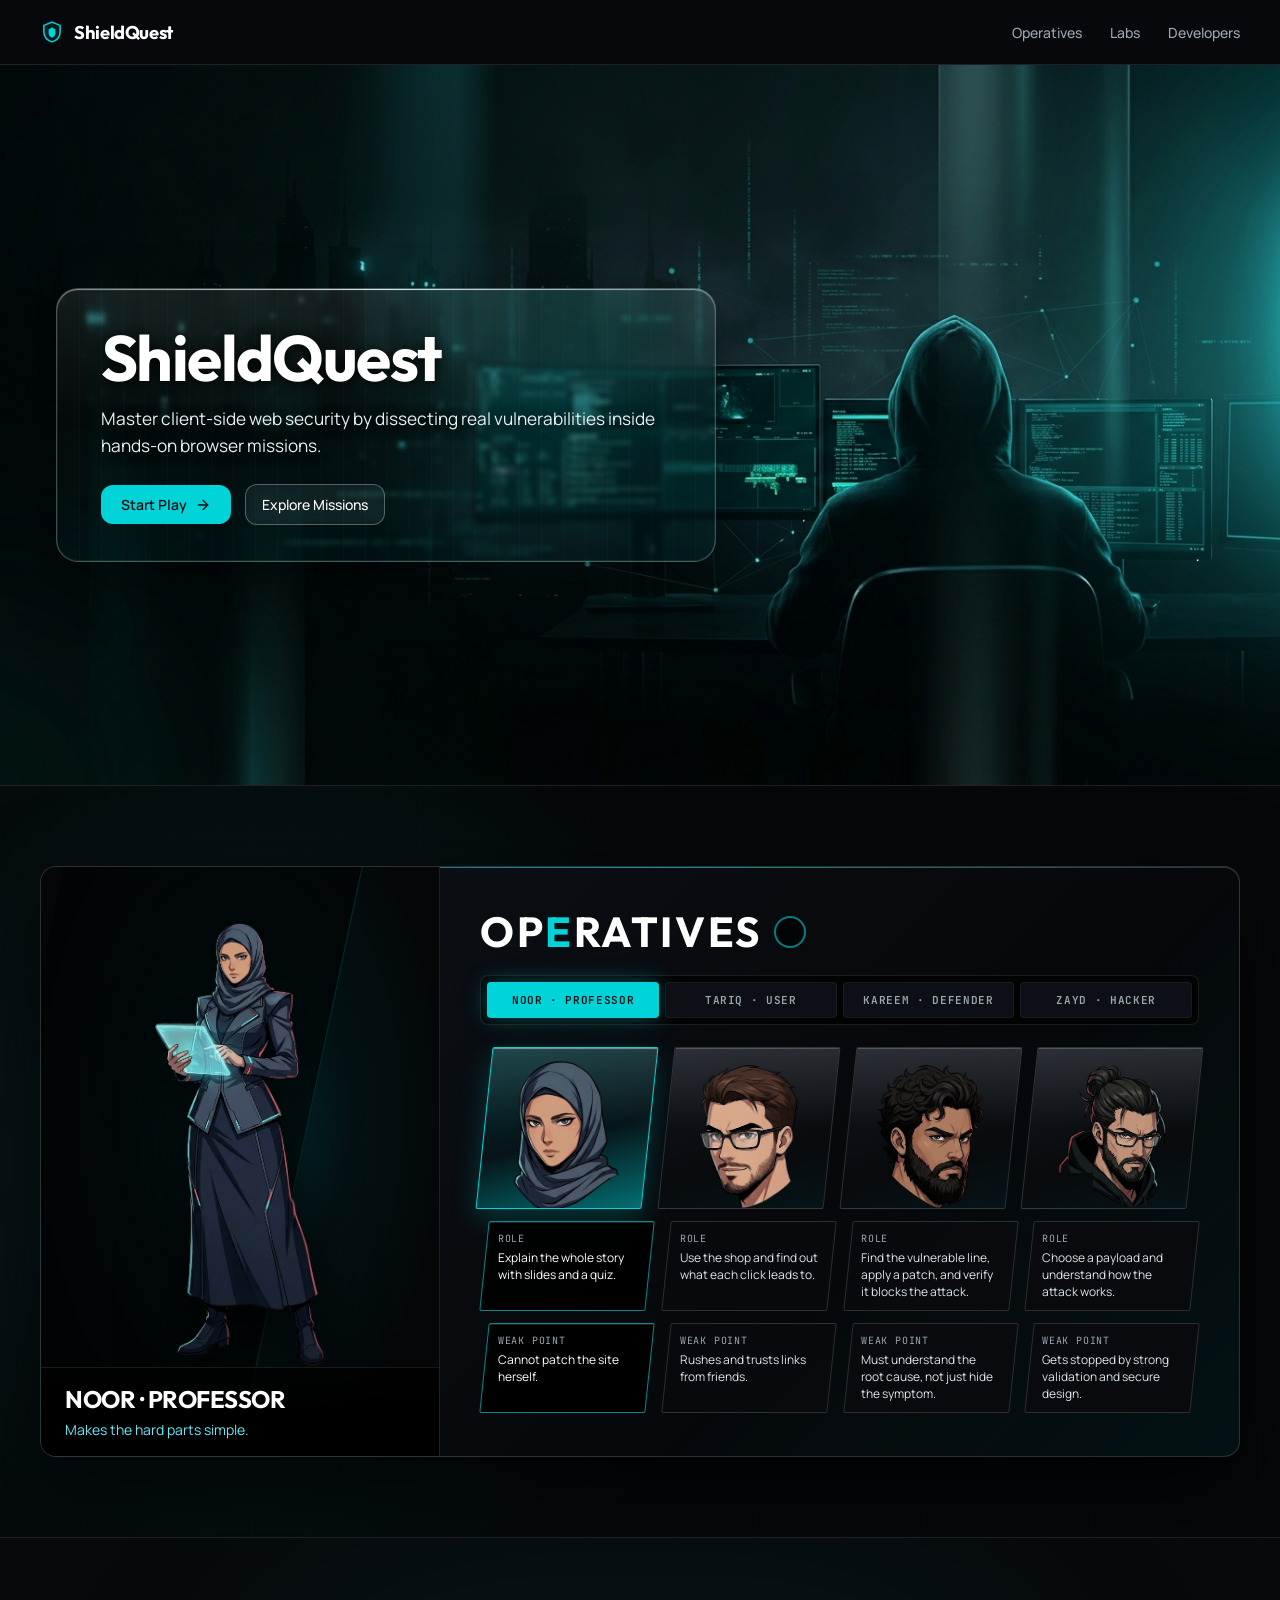
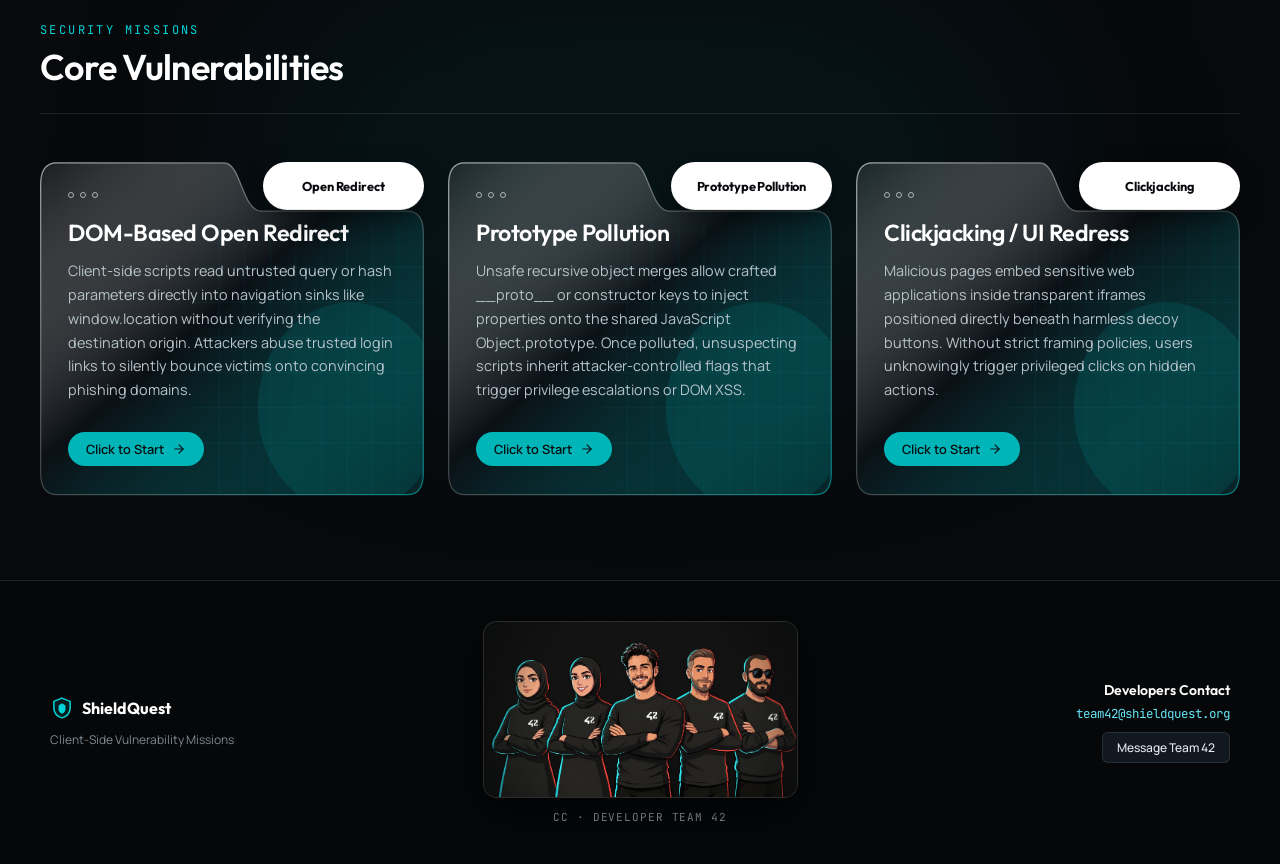
==== commit 87af9073: "Update team image source from JPG to PNG" ====
--- a/index.html
+++ b/index.html
@@ -242,7 +242,7 @@
           <div class="footer-team-center">
             <div class="footer-team-frame footer-team-frame-lg">
               <img
-                src="./assets/images/team_cc.jpg"
+                src="./assets/images/team_cc.png"
                 alt="Developer Team 42 — CC"
                 referrerpolicy="no-referrer"
                 class="footer-team-img"
